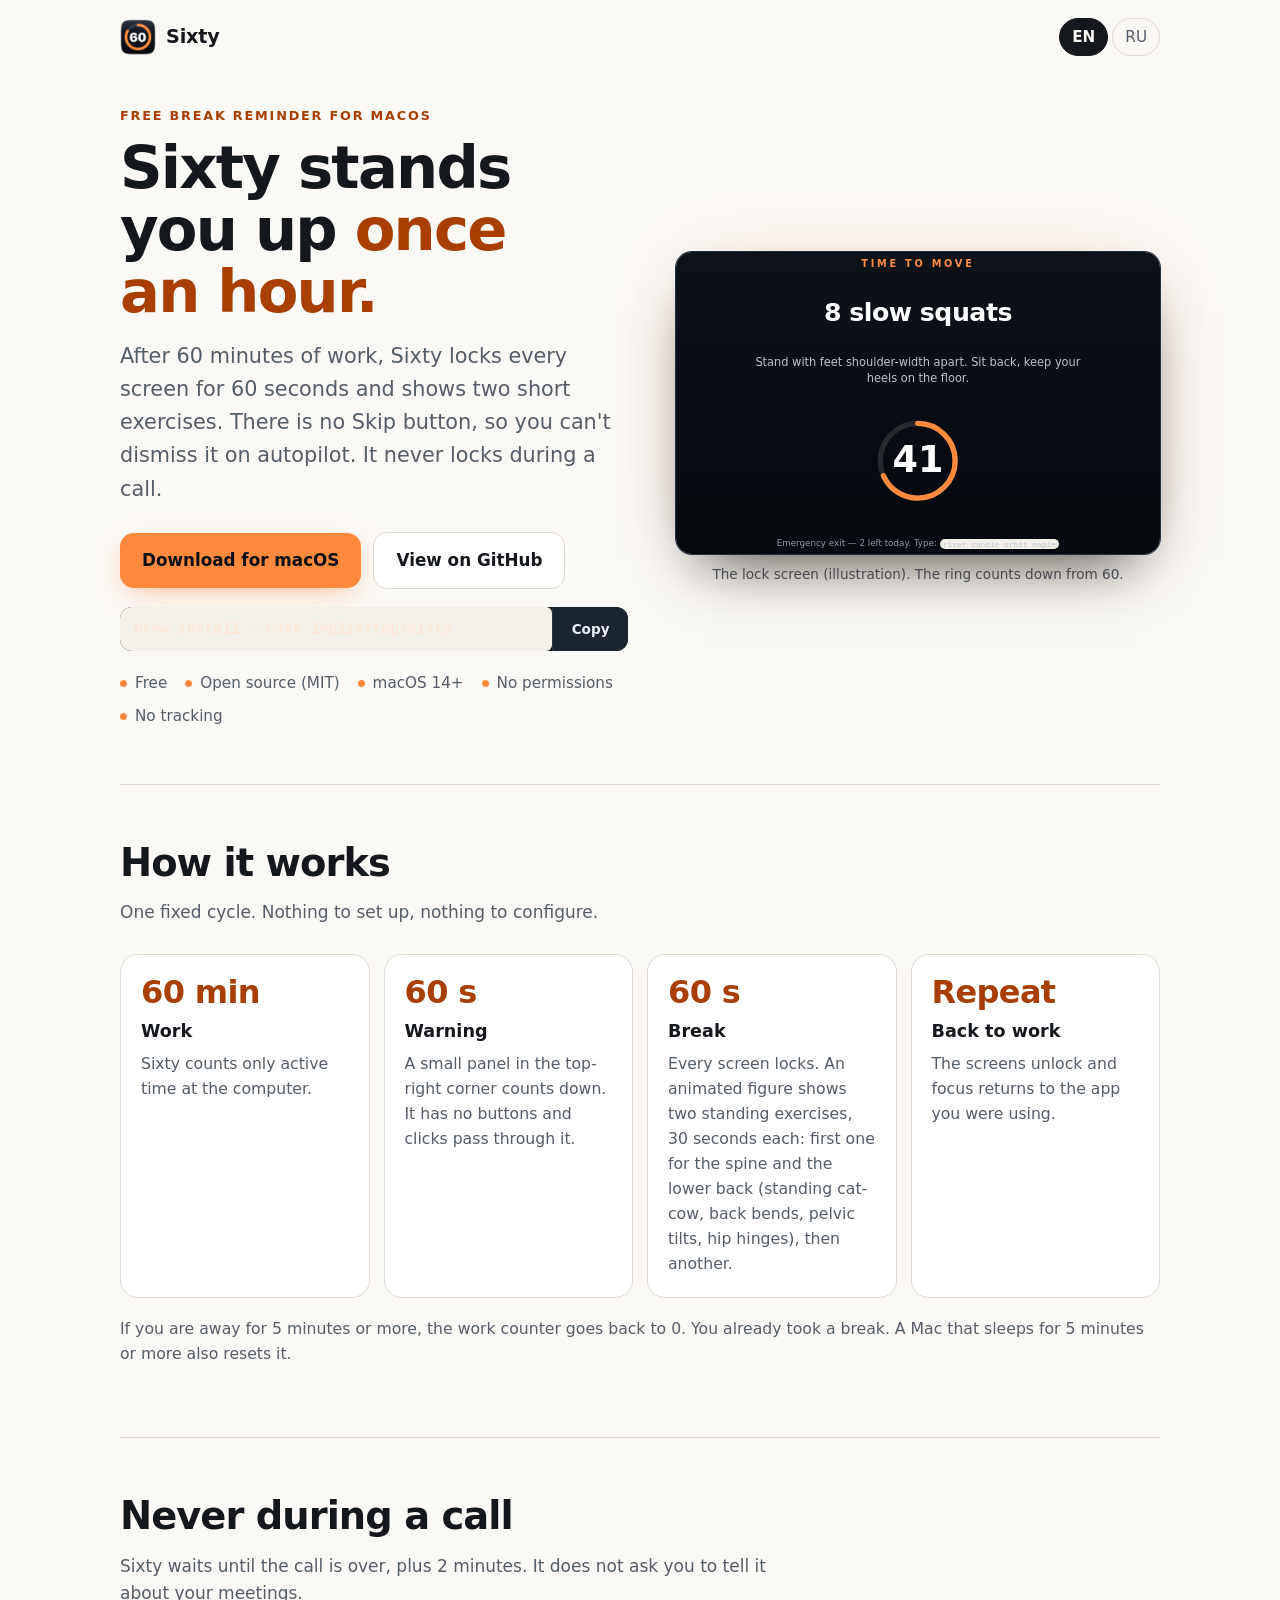
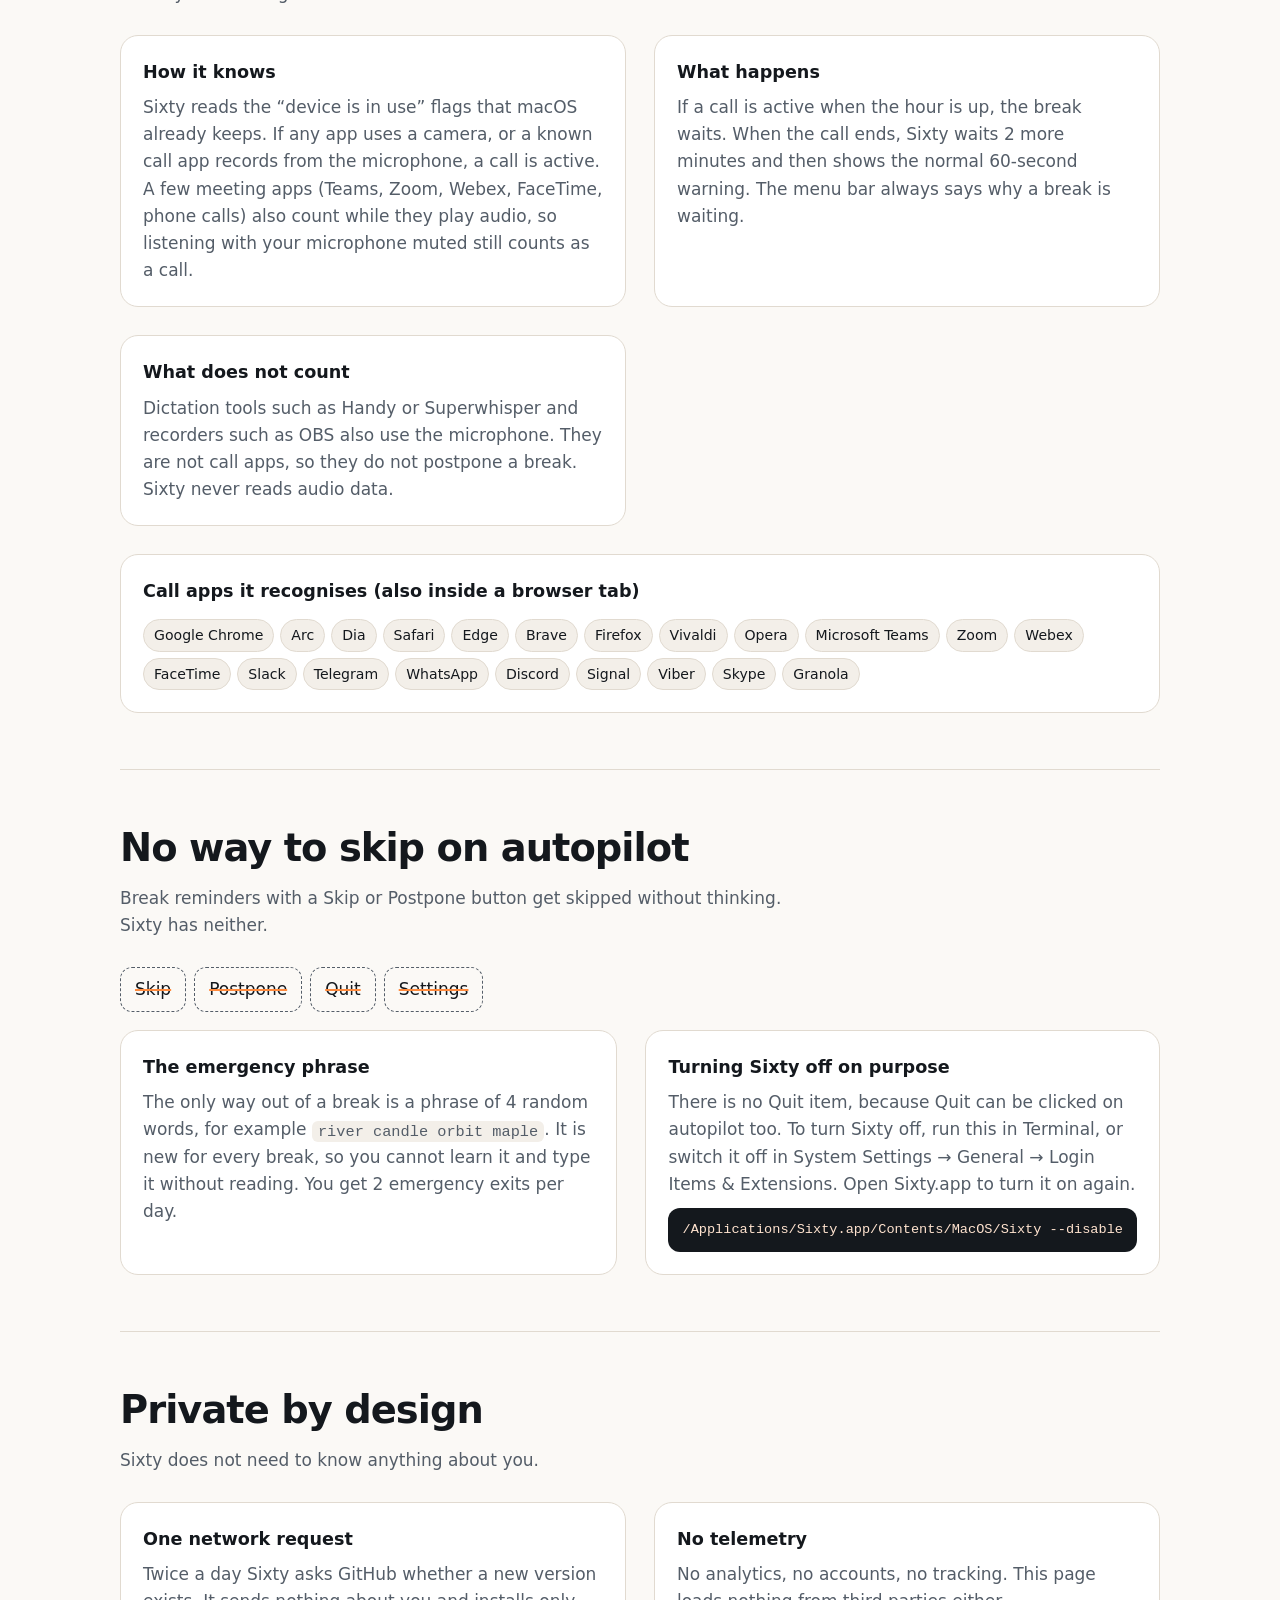
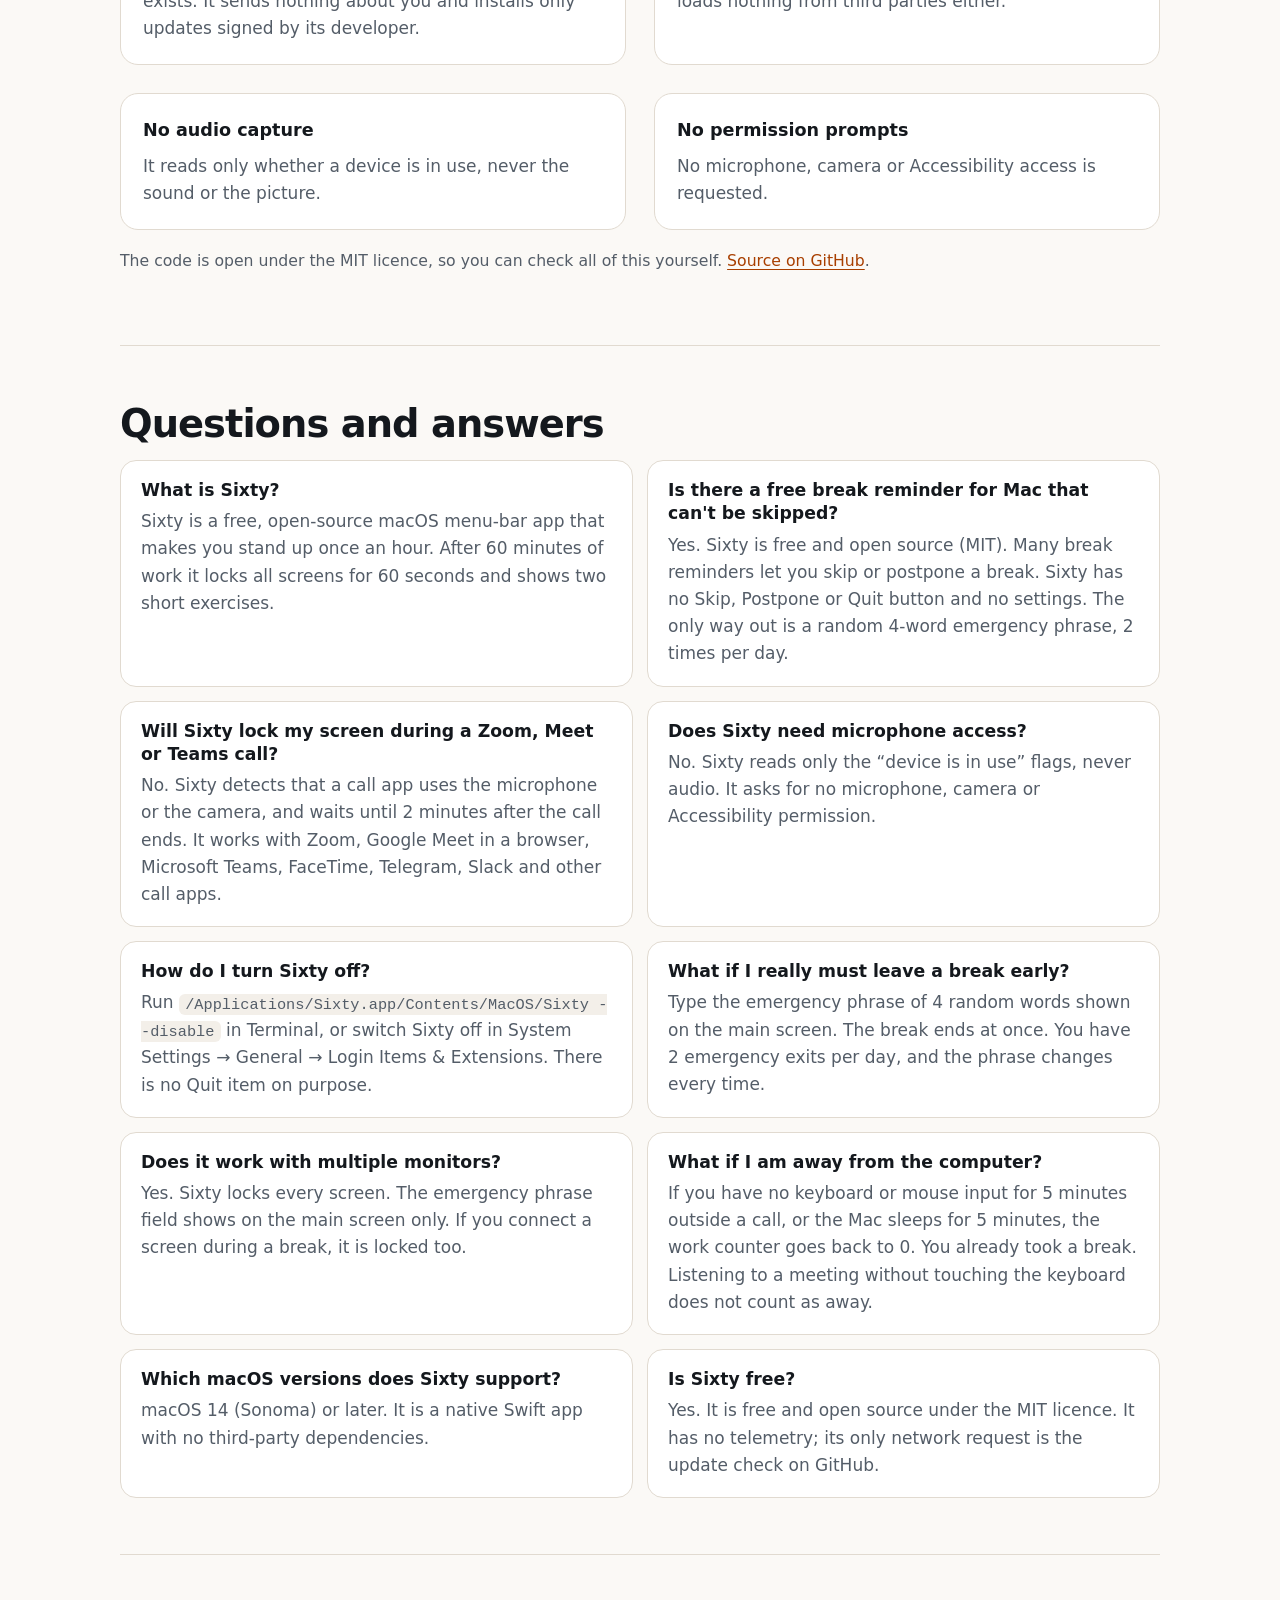
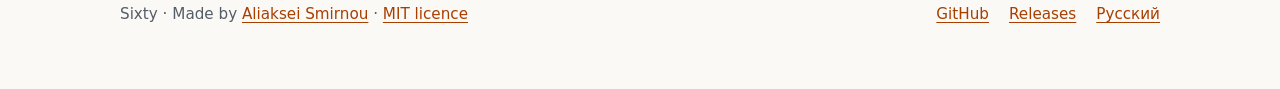
==== site/index.html @ de43f9be "feat: Sixty, an hourly stand-up break for macOS that you cannot skip on autopilot After 60 minutes o" ====
<!doctype html>
<html lang="en">
<head>
<meta charset="utf-8">
<meta name="viewport" content="width=device-width, initial-scale=1">
<title>Sixty — macOS break reminder you can't skip</title>
<meta name="description" content="Sixty is a free macOS stand-up reminder: every hour it locks all screens for 60 seconds with a stretch. No Skip button. Never interrupts a call.">
<link rel="canonical" href="https://leplik.github.io/sixty/">
<link rel="alternate" hreflang="en" href="https://leplik.github.io/sixty/">
<link rel="alternate" hreflang="ru" href="https://leplik.github.io/sixty/ru/">
<link rel="alternate" hreflang="x-default" href="https://leplik.github.io/sixty/">
<meta name="theme-color" content="#0B1016">
<meta name="color-scheme" content="dark light">
<link rel="icon" href="assets/favicon.svg" type="image/svg+xml">
<link rel="icon" href="assets/favicon-32.png" sizes="32x32" type="image/png">
<link rel="apple-touch-icon" href="assets/apple-touch-icon.png">
<meta property="og:type" content="website">
<meta property="og:site_name" content="Sixty">
<meta property="og:title" content="Sixty — macOS break reminder you can&#x27;t skip">
<meta property="og:description" content="Sixty is a free macOS stand-up reminder: every hour it locks all screens for 60 seconds with a stretch. No Skip button. Never interrupts a call.">
<meta property="og:url" content="https://leplik.github.io/sixty/">
<meta property="og:image" content="https://leplik.github.io/sixty/assets/og-image.png">
<meta property="og:image:width" content="1200">
<meta property="og:image:height" content="630">
<meta property="og:image:alt" content="Sixty app icon: an orange countdown ring around the number 60">
<meta property="og:locale" content="en_US">
<meta property="og:locale:alternate" content="ru_RU">
<meta name="twitter:card" content="summary_large_image">
<meta name="twitter:title" content="Sixty — macOS break reminder you can&#x27;t skip">
<meta name="twitter:description" content="Sixty is a free macOS stand-up reminder: every hour it locks all screens for 60 seconds with a stretch. No Skip button. Never interrupts a call.">
<meta name="twitter:image" content="https://leplik.github.io/sixty/assets/og-image.png">
<link rel="stylesheet" href="assets/style.css">
<script type="application/ld+json">
{
  "@context": "https://schema.org",
  "@type": "SoftwareApplication",
  "name": "Sixty",
  "operatingSystem": "macOS 14 or later",
  "applicationCategory": "HealthApplication",
  "description": "Free open-source macOS menu-bar app that makes you stand up once an hour: after 60 minutes of work it locks all screens for 60 seconds with two short exercises. No Skip button, never locks during a call.",
  "url": "https://leplik.github.io/sixty/",
  "image": "https://leplik.github.io/sixty/assets/icon-512.png",
  "inLanguage": "en",
  "downloadUrl": "https://github.com/leplik/sixty/releases/latest",
  "softwareVersion": "0.1.0",
  "license": "https://github.com/leplik/sixty/blob/main/LICENSE",
  "isAccessibleForFree": true,
  "offers": {
    "@type": "Offer",
    "price": "0",
    "priceCurrency": "EUR"
  },
  "author": {
    "@type": "Person",
    "name": "Aliaksei Smirnou",
    "url": "https://github.com/leplik"
  }
}
</script>
<script type="application/ld+json">
{
  "@context": "https://schema.org",
  "@type": "FAQPage",
  "inLanguage": "en",
  "mainEntity": [
    {
      "@type": "Question",
      "name": "What is Sixty?",
      "acceptedAnswer": {
        "@type": "Answer",
        "text": "Sixty is a free, open-source macOS menu-bar app that makes you stand up once an hour. After 60 minutes of work it locks all screens for 60 seconds and shows two short exercises."
      }
    },
    {
      "@type": "Question",
      "name": "Is there a free break reminder for Mac that can't be skipped?",
      "acceptedAnswer": {
        "@type": "Answer",
        "text": "Yes. Sixty is free and open source (MIT). Many break reminders let you skip or postpone a break. Sixty has no Skip, Postpone or Quit button and no settings. The only way out is a random 4-word emergency phrase, 2 times per day."
      }
    },
    {
      "@type": "Question",
      "name": "Will Sixty lock my screen during a Zoom, Meet or Teams call?",
      "acceptedAnswer": {
        "@type": "Answer",
        "text": "No. Sixty detects that a call app uses the microphone or the camera, and waits until 2 minutes after the call ends. It works with Zoom, Google Meet in a browser, Microsoft Teams, FaceTime, Telegram, Slack and other call apps."
      }
    },
    {
      "@type": "Question",
      "name": "Does Sixty need microphone access?",
      "acceptedAnswer": {
        "@type": "Answer",
        "text": "No. Sixty reads only the “device is in use” flags, never audio. It asks for no microphone, camera or Accessibility permission."
      }
    },
    {
      "@type": "Question",
      "name": "How do I turn Sixty off?",
      "acceptedAnswer": {
        "@type": "Answer",
        "text": "Run /Applications/Sixty.app/Contents/MacOS/Sixty --disable in Terminal, or switch Sixty off in System Settings → General → Login Items & Extensions. There is no Quit item on purpose."
      }
    },
    {
      "@type": "Question",
      "name": "What if I really must leave a break early?",
      "acceptedAnswer": {
        "@type": "Answer",
        "text": "Type the emergency phrase of 4 random words shown on the main screen. The break ends at once. You have 2 emergency exits per day, and the phrase changes every time."
      }
    },
    {
      "@type": "Question",
      "name": "Does it work with multiple monitors?",
      "acceptedAnswer": {
        "@type": "Answer",
        "text": "Yes. Sixty locks every screen. The emergency phrase field shows on the main screen only. If you connect a screen during a break, it is locked too."
      }
    },
    {
      "@type": "Question",
      "name": "What if I am away from the computer?",
      "acceptedAnswer": {
        "@type": "Answer",
        "text": "If you have no keyboard or mouse input for 5 minutes outside a call, or the Mac sleeps for 5 minutes, the work counter goes back to 0. You already took a break. Listening to a meeting without touching the keyboard does not count as away."
      }
    },
    {
      "@type": "Question",
      "name": "Which macOS versions does Sixty support?",
      "acceptedAnswer": {
        "@type": "Answer",
        "text": "macOS 14 (Sonoma) or later. It is a native Swift app with no third-party dependencies."
      }
    },
    {
      "@type": "Question",
      "name": "Is Sixty free?",
      "acceptedAnswer": {
        "@type": "Answer",
        "text": "Yes. It is free and open source under the MIT licence. It has no telemetry; its only network request is the update check on GitHub."
      }
    }
  ]
}
</script>
</head>
<body>
<a class="skip" href="#main">Skip to content</a>
<div class="wrap">
<header class="top">
  <a class="brand" href="./" aria-label="Sixty"><img src="assets/apple-touch-icon.png" width="36" height="36" alt="">Sixty</a>
  <nav class="lang" aria-label="Language"><span aria-current="true" lang="en">EN</span><a href="ru/" hreflang="ru" lang="ru">RU</a></nav>
</header>
<main id="main">
<div class="hero">
  <div>
    <p class="eyebrow">Free break reminder for macOS</p>
    <h1>Sixty stands you up <em>once an hour.</em></h1>
    <p class="lead">After 60 minutes of work, Sixty locks every screen for 60 seconds and shows two short exercises. There is no Skip button, so you can't dismiss it on autopilot. It never locks during a call.</p>
    <div class="cta">
      <a class="btn primary" href="https://github.com/leplik/sixty/releases/latest">Download for macOS</a>
      <a class="btn ghost" href="https://github.com/leplik/sixty">View on GitHub</a>
    </div>
    <div class="brew"><code>brew install --cask leplik/tap/sixty</code><button type="button" hidden data-copy="brew install --cask leplik/tap/sixty" data-done="Copied">Copy</button></div>
    <ul class="facts"><li>Free</li><li>Open source (MIT)</li><li>macOS 14+</li><li>No permissions</li><li>No tracking</li></ul>
  </div>
  <figure class="mock">
    <div class="lock" role="img" aria-label="Illustration of the Sixty lock screen: &quot;Time to move&quot;, the exercise &quot;8 slow squats&quot;, a countdown ring at 42 seconds and a dim emergency exit line.">
      <div class="kicker" aria-hidden="true">Time to move</div>
      <div class="ex" aria-hidden="true">8 slow squats</div>
      <div class="how" aria-hidden="true">Stand with feet shoulder-width apart. Sit back, keep your heels on the floor.</div>
      <div class="ring" aria-hidden="true"><svg viewBox="0 0 160 160"><circle class="tr" cx="80" cy="80" r="70"/><circle class="fg" cx="80" cy="80" r="70"/></svg><b data-ring-num>42</b></div>
      <div class="emerg" aria-hidden="true">Emergency exit — 2 left today. Type: <code>river candle orbit maple</code></div>
    </div>
    <figcaption>The lock screen (illustration). The ring counts down from 60.</figcaption>
  </figure>
</div>

<section id="how" aria-labelledby="how-h">
  <h2 id="how-h">How it works</h2>
  <p class="sub">One fixed cycle. Nothing to set up, nothing to configure.</p>
  <ol class="steps"><li><span class="big">60 min</span><h3>Work</h3><p>Sixty counts only active time at the computer.</p></li><li><span class="big">60 s</span><h3>Warning</h3><p>A small panel in the top-right corner counts down. It has no buttons and clicks pass through it.</p></li><li><span class="big">60 s</span><h3>Break</h3><p>Every screen locks. An animated figure shows two standing exercises, 30 seconds each: first one for the spine and the lower back (standing cat-cow, back bends, pelvic tilts, hip hinges), then another.</p></li><li><span class="big">Repeat</span><h3>Back to work</h3><p>The screens unlock and focus returns to the app you were using.</p></li></ol>
  <p class="note">If you are away for 5 minutes or more, the work counter goes back to 0. You already took a break. A Mac that sleeps for 5 minutes or more also resets it.</p>
</section>

<section id="calls" aria-labelledby="calls-h">
  <h2 id="calls-h">Never during a call</h2>
  <p class="sub">Sixty waits until the call is over, plus 2 minutes. It does not ask you to tell it about your meetings.</p>
  <div class="two"><div class="card"><h3>How it knows</h3><p>Sixty reads the “device is in use” flags that macOS already keeps. If any app uses a camera, or a known call app records from the microphone, a call is active. A few meeting apps (Teams, Zoom, Webex, FaceTime, phone calls) also count while they play audio, so listening with your microphone muted still counts as a call.</p></div><div class="card"><h3>What happens</h3><p>If a call is active when the hour is up, the break waits. When the call ends, Sixty waits 2 more minutes and then shows the normal 60-second warning. The menu bar always says why a break is waiting.</p></div><div class="card"><h3>What does not count</h3><p>Dictation tools such as Handy or Superwhisper and recorders such as OBS also use the microphone. They are not call apps, so they do not postpone a break. Sixty never reads audio data.</p></div></div>
  <div class="card" style="margin-top:28px"><h3>Call apps it recognises (also inside a browser tab)</h3><ul class="chips"><li>Google Chrome</li><li>Arc</li><li>Dia</li><li>Safari</li><li>Edge</li><li>Brave</li><li>Firefox</li><li>Vivaldi</li><li>Opera</li><li>Microsoft Teams</li><li>Zoom</li><li>Webex</li><li>FaceTime</li><li>Slack</li><li>Telegram</li><li>WhatsApp</li><li>Discord</li><li>Signal</li><li>Viber</li><li>Skype</li><li>Granola</li></ul></div>
</section>

<section id="no-skip" aria-labelledby="skip-h">
  <h2 id="skip-h">No way to skip on autopilot</h2>
  <p class="sub">Break reminders with a Skip or Postpone button get skipped without thinking. Sixty has neither.</p>
  <ul class="nos"><li>Skip</li><li>Postpone</li><li>Quit</li><li>Settings</li></ul>
  <div class="two"><div class="card"><h3>The emergency phrase</h3><p>The only way out of a break is a phrase of 4 random words, for example <code>river candle orbit maple</code>. It is new for every break, so you cannot learn it and type it without reading. You get 2 emergency exits per day.</p></div><div class="card"><h3>Turning Sixty off on purpose</h3><p>There is no Quit item, because Quit can be clicked on autopilot too. To turn Sixty off, run this in Terminal, or switch it off in System Settings → General → Login Items &amp; Extensions. Open Sixty.app to turn it on again.</p><pre class=cmd>/Applications/Sixty.app/Contents/MacOS/Sixty --disable</pre></div></div>
</section>

<section id="privacy" aria-labelledby="priv-h">
  <h2 id="priv-h">Private by design</h2>
  <p class="sub">Sixty does not need to know anything about you.</p>
  <div class="two"><div class="card"><h3>One network request</h3><p>Twice a day Sixty asks GitHub whether a new version exists. It sends nothing about you and installs only updates signed by its developer.</p></div><div class="card"><h3>No telemetry</h3><p>No analytics, no accounts, no tracking. This page loads nothing from third parties either.</p></div><div class="card"><h3>No audio capture</h3><p>It reads only whether a device is in use, never the sound or the picture.</p></div><div class="card"><h3>No permission prompts</h3><p>No microphone, camera or Accessibility access is requested.</p></div></div>
  <p class="note">The code is open under the MIT licence, so you can check all of this yourself. <a href="https://github.com/leplik/sixty">Source on GitHub</a>.</p>
</section>

<section id="faq" aria-labelledby="faq-h">
  <h2 id="faq-h">Questions and answers</h2>
  <div class="faq"><div><h3>What is Sixty?</h3><p>Sixty is a free, open-source macOS menu-bar app that makes you stand up once an hour. After 60 minutes of work it locks all screens for 60 seconds and shows two short exercises.</p></div><div><h3>Is there a free break reminder for Mac that can't be skipped?</h3><p>Yes. Sixty is free and open source (MIT). Many break reminders let you skip or postpone a break. Sixty has no Skip, Postpone or Quit button and no settings. The only way out is a random 4-word emergency phrase, 2 times per day.</p></div><div><h3>Will Sixty lock my screen during a Zoom, Meet or Teams call?</h3><p>No. Sixty detects that a call app uses the microphone or the camera, and waits until 2 minutes after the call ends. It works with Zoom, Google Meet in a browser, Microsoft Teams, FaceTime, Telegram, Slack and other call apps.</p></div><div><h3>Does Sixty need microphone access?</h3><p>No. Sixty reads only the “device is in use” flags, never audio. It asks for no microphone, camera or Accessibility permission.</p></div><div><h3>How do I turn Sixty off?</h3><p>Run <code>/Applications/Sixty.app/Contents/MacOS/Sixty --disable</code> in Terminal, or switch Sixty off in System Settings → General → Login Items &amp; Extensions. There is no Quit item on purpose.</p></div><div><h3>What if I really must leave a break early?</h3><p>Type the emergency phrase of 4 random words shown on the main screen. The break ends at once. You have 2 emergency exits per day, and the phrase changes every time.</p></div><div><h3>Does it work with multiple monitors?</h3><p>Yes. Sixty locks every screen. The emergency phrase field shows on the main screen only. If you connect a screen during a break, it is locked too.</p></div><div><h3>What if I am away from the computer?</h3><p>If you have no keyboard or mouse input for 5 minutes outside a call, or the Mac sleeps for 5 minutes, the work counter goes back to 0. You already took a break. Listening to a meeting without touching the keyboard does not count as away.</p></div><div><h3>Which macOS versions does Sixty support?</h3><p>macOS 14 (Sonoma) or later. It is a native Swift app with no third-party dependencies.</p></div><div><h3>Is Sixty free?</h3><p>Yes. It is free and open source under the MIT licence. It has no telemetry; its only network request is the update check on GitHub.</p></div></div>
</section>
</main>
<footer>
  <div class="row">
    <p>Sixty &middot; Made by <a href="https://github.com/leplik">Aliaksei Smirnou</a> &middot; <a href="https://github.com/leplik/sixty/blob/main/LICENSE">MIT licence</a></p>
    <ul>
      <li><a href="https://github.com/leplik/sixty">GitHub</a></li>
      <li><a href="https://github.com/leplik/sixty/releases/latest">Releases</a></li>
      <li><a href="ru/" hreflang="ru" lang="ru">Русский</a></li>
    </ul>
  </div>
</footer>
</div>
<script src="assets/site.js" defer></script>
</body>
</html>
---- site/assets/style.css ----
:root{
  color-scheme:dark light;
  --bg:#0B1016; --bg2:#111821; --card:#121A24; --line:#223040;
  --text:#EAEFF4; --muted:#A5B1BE; --accent:#FF8A3D; --accent-text:#FF8A3D; --on-accent:#0B1016;
  --code:#0A0E13; --code-text:#F3D9C4;
  --font:-apple-system,BlinkMacSystemFont,"SF Pro Display","Inter",system-ui,sans-serif;
  --mono:ui-monospace,"SF Mono",Menlo,Consolas,monospace;
}
@media (prefers-color-scheme:light){
  :root{
    --bg:#FBF9F6; --bg2:#F3EFE9; --card:#FFFFFF; --line:#E1DAD0;
    --text:#14181D; --muted:#545D68; --accent-text:#A83F00;
    --code:#14181D; --code-text:#FFE3CF;
  }
}
*{box-sizing:border-box}
html{-webkit-text-size-adjust:100%}
body{margin:0;background:var(--bg);color:var(--text);font:400 1.0625rem/1.6 var(--font);-webkit-font-smoothing:antialiased}
a{color:var(--accent-text);text-underline-offset:.18em}
a:hover{text-decoration-thickness:2px}
:focus-visible{outline:3px solid var(--accent);outline-offset:3px;border-radius:6px}
.wrap{max-width:1080px;margin:0 auto;padding:0 20px}
.skip{position:absolute;left:-999px;top:8px;background:var(--accent);color:var(--on-accent);padding:8px 14px;border-radius:8px;z-index:9}
.skip:focus{left:8px}
header.top{display:flex;align-items:center;justify-content:space-between;gap:12px;padding:18px 0}
.brand{display:flex;align-items:center;gap:10px;color:var(--text);text-decoration:none;font-weight:700;font-size:1.2rem;letter-spacing:-.01em}
.brand img{border-radius:9px}
.lang{display:flex;gap:4px;font-size:.95rem}
.lang a,.lang span{padding:6px 12px;border-radius:999px;text-decoration:none;border:1px solid var(--line);color:var(--muted)}
.lang span{background:var(--text);color:var(--bg);border-color:var(--text);font-weight:600}
.lang a:hover{color:var(--text);border-color:var(--muted)}

.hero{display:grid;grid-template-columns:minmax(0,1fr);gap:32px;padding:20px 0 56px;align-items:center}
.eyebrow{font:600 .8rem/1 var(--font);letter-spacing:.14em;text-transform:uppercase;color:var(--accent-text);margin:0 0 14px}
h1{font-size:clamp(2.1rem,6.2vw,3.7rem);line-height:1.05;letter-spacing:-.03em;margin:0 0 16px;font-weight:800;text-wrap:balance}
h1 em{font-style:normal;color:var(--accent-text)}
.lead{font-size:clamp(1.1rem,2.4vw,1.3rem);color:var(--muted);margin:0 0 26px;max-width:34em}
.cta{display:flex;flex-wrap:wrap;gap:12px;align-items:center;margin-bottom:18px}
.btn{display:inline-flex;align-items:center;gap:8px;padding:14px 22px;border-radius:14px;font-weight:700;text-decoration:none;font-size:1.05rem;min-height:48px}
.btn.primary{background:var(--accent);color:var(--on-accent);box-shadow:0 8px 28px -10px rgba(255,138,61,.7)}
.btn.primary:hover{filter:brightness(1.07)}
.btn.ghost{border:1px solid var(--line);color:var(--text);background:var(--card)}
.btn.ghost:hover{border-color:var(--muted)}
.brew{display:flex;align-items:stretch;max-width:100%;border-radius:12px;overflow:hidden;background:var(--code);margin:0 0 14px}
.brew code{flex:1 1 auto;font:500 .92rem/1.4 var(--mono);color:var(--code-text);padding:12px 14px;overflow-x:auto;white-space:nowrap;display:block;min-width:0}
.brew button{flex:none;white-space:nowrap;font:600 .85rem var(--font);border:0;border-left:1px solid #2a3542;background:#1b2530;color:#EAEFF4;padding:0 16px;cursor:pointer;min-width:76px}
.brew button:hover{background:#26323f}
.facts{list-style:none;padding:0;margin:20px 0 0;display:flex;flex-wrap:wrap;gap:8px 18px;color:var(--muted);font-size:.95rem}
.facts li::before{content:"";display:inline-block;width:7px;height:7px;border-radius:50%;background:var(--accent);margin-right:8px;vertical-align:middle}

/* lock screen mock, always dark */
.mock{margin:0}
.lock{container-type:inline-size;position:relative;aspect-ratio:16/10;border-radius:16px;overflow:hidden;background:linear-gradient(#0D1219,#05080D);
  box-shadow:0 0 0 1px #223040,0 30px 60px -24px rgba(0,0,0,.7),0 0 80px -30px rgba(255,138,61,.35);color:#fff;text-align:center;
  display:flex;flex-direction:column;align-items:center;justify-content:center;gap:2.2cqw;padding:3cqw}
.lock .kicker{font-weight:700;letter-spacing:.28em;font-size:2.4cqw;color:#FF8A3D;text-transform:uppercase}
.lock .ex{font-weight:800;font-size:6.2cqw;letter-spacing:-.02em;line-height:1.1}
.lock .how{font-size:2.8cqw;color:#B9C3CE;max-width:30em;line-height:1.4}
.ring{width:21cqw;height:21cqw;position:relative;margin:.6cqw 0}
.ring svg{width:100%;height:100%;transform:rotate(-90deg)}
.ring circle{fill:none;stroke-width:10}
.ring .tr{stroke:rgba(255,255,255,.12)}
.ring .fg{stroke:#FF8A3D;stroke-linecap:round;stroke-dasharray:439.8;stroke-dashoffset:131.9;transition:stroke-dashoffset 1s linear}
.ring b{position:absolute;inset:0;display:grid;place-items:center;font:800 9cqw/1 var(--font);font-variant-numeric:tabular-nums}
.lock .emerg{font-size:2.15cqw;color:#8F9BA8;margin-top:.6cqw}
.lock .emerg code{font-family:var(--mono);color:#B9C3CE}
.mock figcaption{font-size:.85rem;color:var(--muted);margin-top:10px;text-align:center}

section{padding:56px 0;border-top:1px solid var(--line)}
h2{font-size:clamp(1.6rem,4.4vw,2.4rem);letter-spacing:-.025em;line-height:1.15;margin:0 0 14px;text-wrap:balance}
.sub{color:var(--muted);max-width:40em;margin:0 0 28px}
.steps{list-style:none;margin:0;padding:0;display:grid;gap:14px;counter-reset:s}
.steps li{background:var(--card);border:1px solid var(--line);border-radius:18px;padding:20px}
.steps .big{display:block;font-weight:800;font-size:2rem;letter-spacing:-.02em;color:var(--accent-text);line-height:1.1;margin-bottom:6px}
.steps h3{margin:0 0 6px;font-size:1.1rem}
.steps p{margin:0;color:var(--muted);font-size:.98rem}
.note{margin-top:18px;color:var(--muted);font-size:.98rem}
.two{display:grid;gap:28px}
.card{background:var(--card);border:1px solid var(--line);border-radius:18px;padding:22px}
.card h3{margin:0 0 8px;font-size:1.1rem}
.card p{margin:0 0 10px;color:var(--muted)}
.card p:last-child{margin-bottom:0}
.chips{list-style:none;padding:0;margin:14px 0 0;display:flex;flex-wrap:wrap;gap:6px}
.chips li{font-size:.88rem;padding:4px 10px;border-radius:999px;background:var(--bg2);border:1px solid var(--line);color:var(--text)}
.nos{list-style:none;padding:0;margin:0 0 18px;display:flex;flex-wrap:wrap;gap:8px}
.nos li{padding:8px 14px;border-radius:12px;border:1px dashed var(--muted);color:var(--text);text-decoration:line-through;text-decoration-color:var(--accent);text-decoration-thickness:2px}
code{font-family:var(--mono);font-size:.9em;background:var(--bg2);padding:.1em .4em;border-radius:6px;overflow-wrap:anywhere}
pre.cmd{margin:10px 0 0;background:var(--code);color:var(--code-text);padding:12px 14px;border-radius:12px;overflow-x:auto;font:500 .85rem/1.5 var(--mono)}
.faq{display:grid;gap:14px}
.faq div{background:var(--card);border:1px solid var(--line);border-radius:16px;padding:18px 20px}
.faq h3{margin:0 0 6px;font-size:1.08rem;line-height:1.35}
.faq p{margin:0;color:var(--muted)}
footer{border-top:1px solid var(--line);padding:32px 0 48px;color:var(--muted);font-size:.95rem}
footer .row{display:flex;flex-wrap:wrap;gap:10px 22px;align-items:center;justify-content:space-between}
footer ul{list-style:none;margin:0;padding:0;display:flex;flex-wrap:wrap;gap:8px 20px}

@media (min-width:640px){
  .steps{grid-template-columns:repeat(2,1fr)}
  .faq{grid-template-columns:1fr 1fr}
}
@media (min-width:900px){
  .hero{grid-template-columns:minmax(0,1.05fr) minmax(0,1fr);gap:48px;padding-top:36px}
  .steps{grid-template-columns:repeat(4,1fr)}
  .two{grid-template-columns:1fr 1fr}
}
@media (prefers-reduced-motion:reduce){.ring .fg{transition:none}}
@media (max-width:639px){
  .lock{aspect-ratio:4/3;gap:3cqw}
  .lock .kicker{font-size:max(2.4cqw,10px)}
  .lock .how{font-size:max(2.8cqw,11px)}
  .lock .emerg{font-size:max(2.15cqw,10px)}
  .lock .ex{font-size:max(6.2cqw,20px)}
}
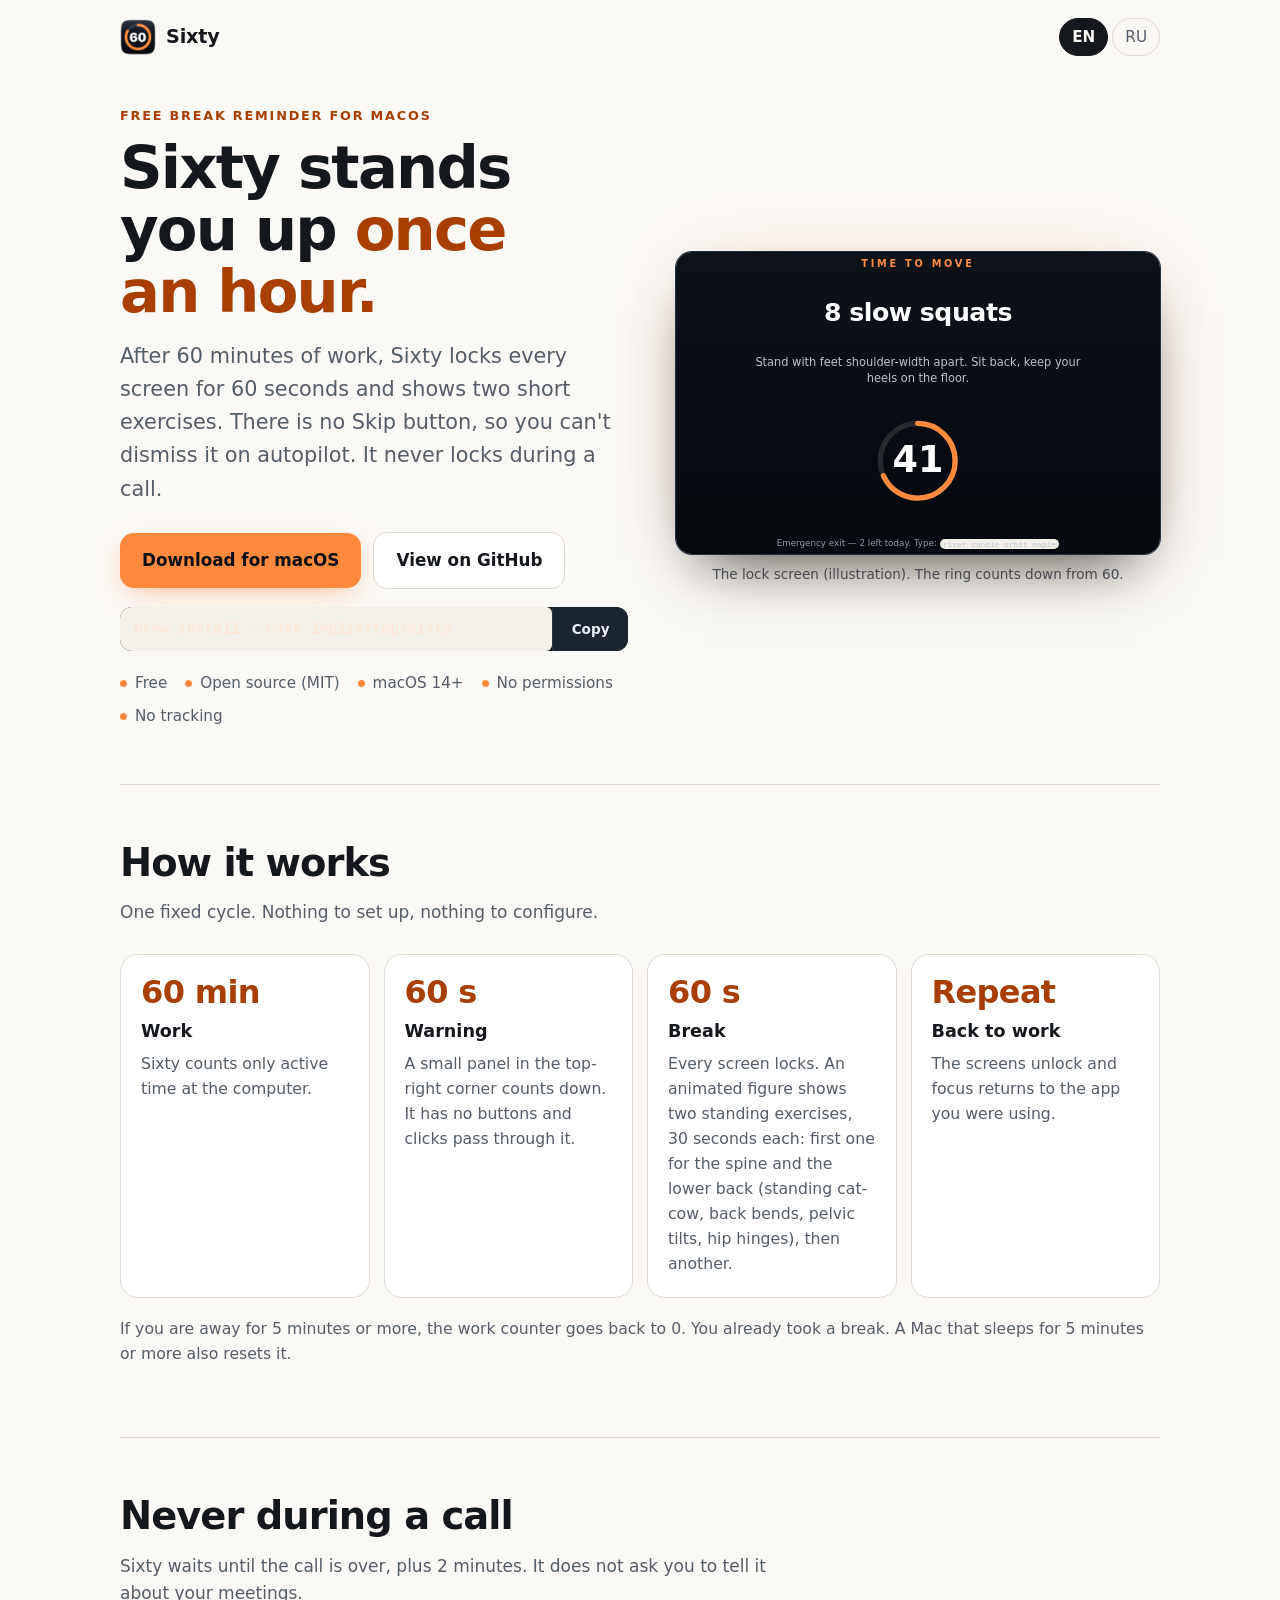
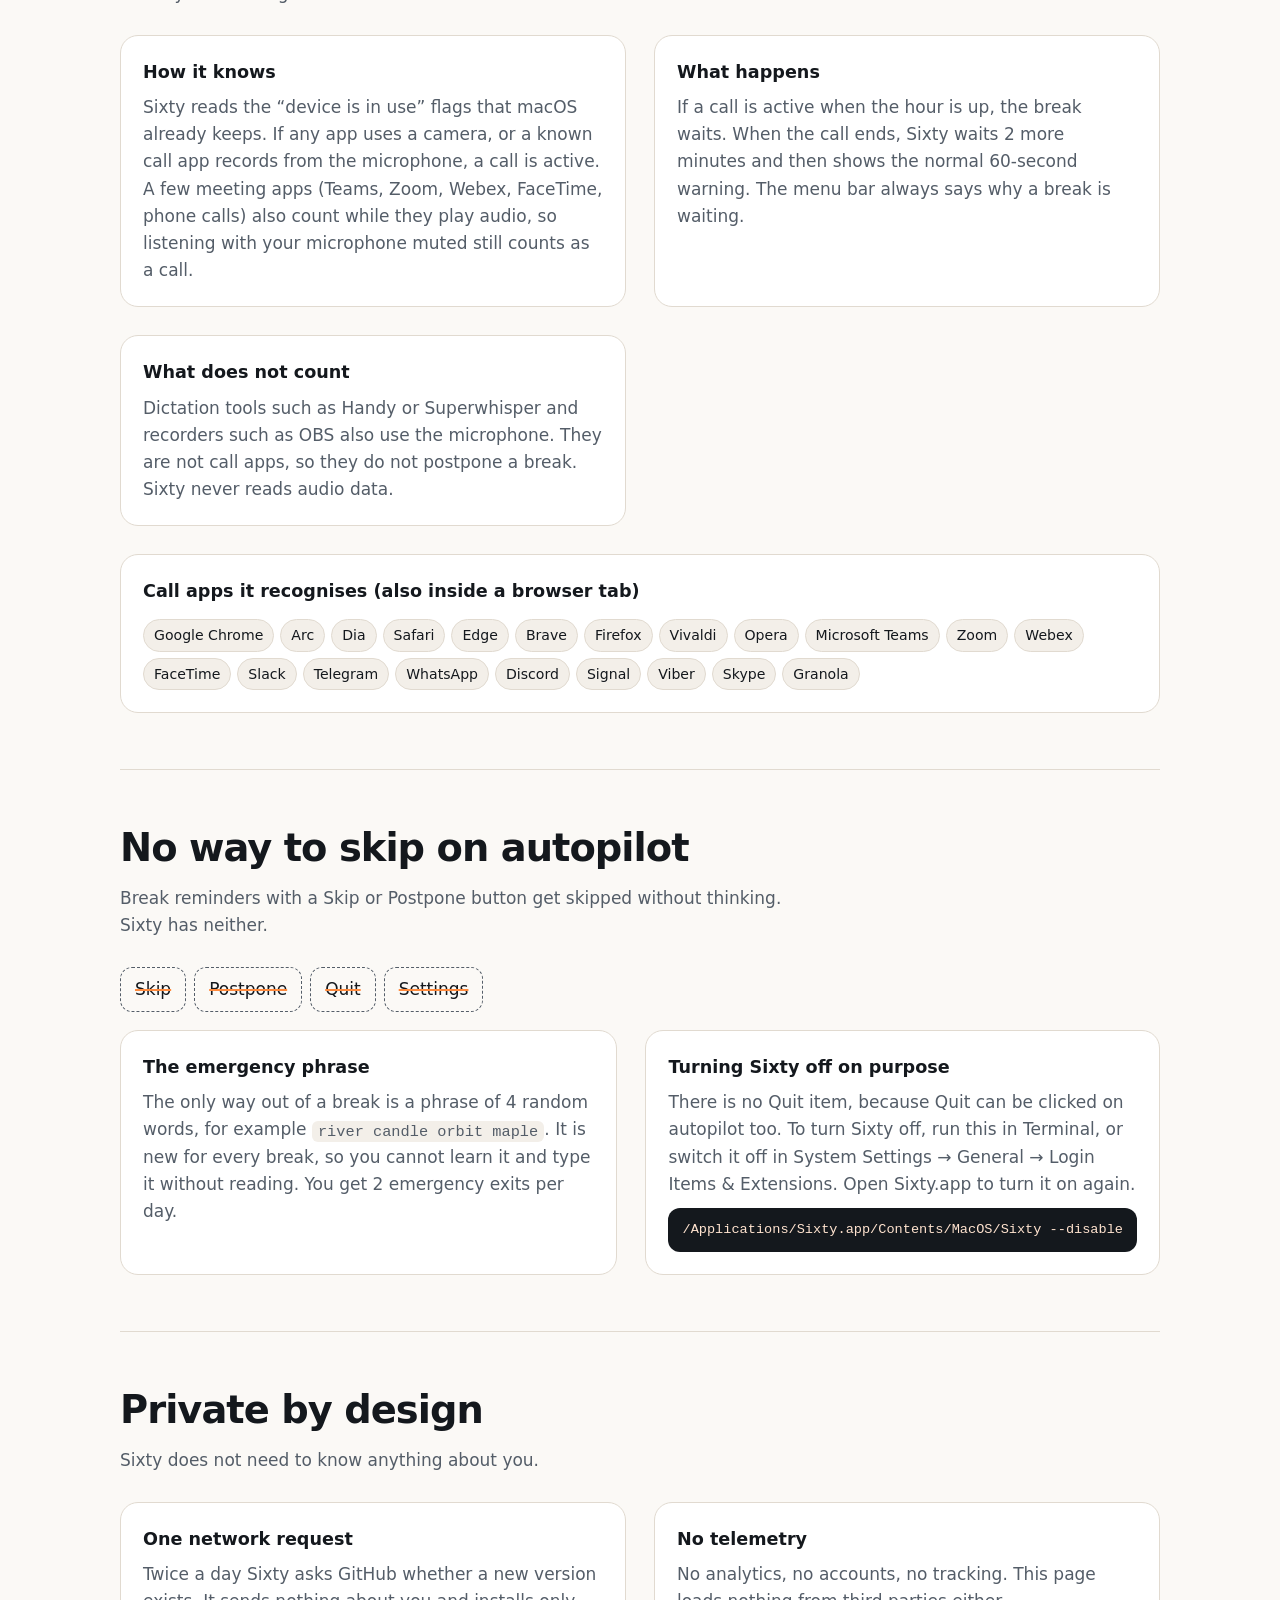
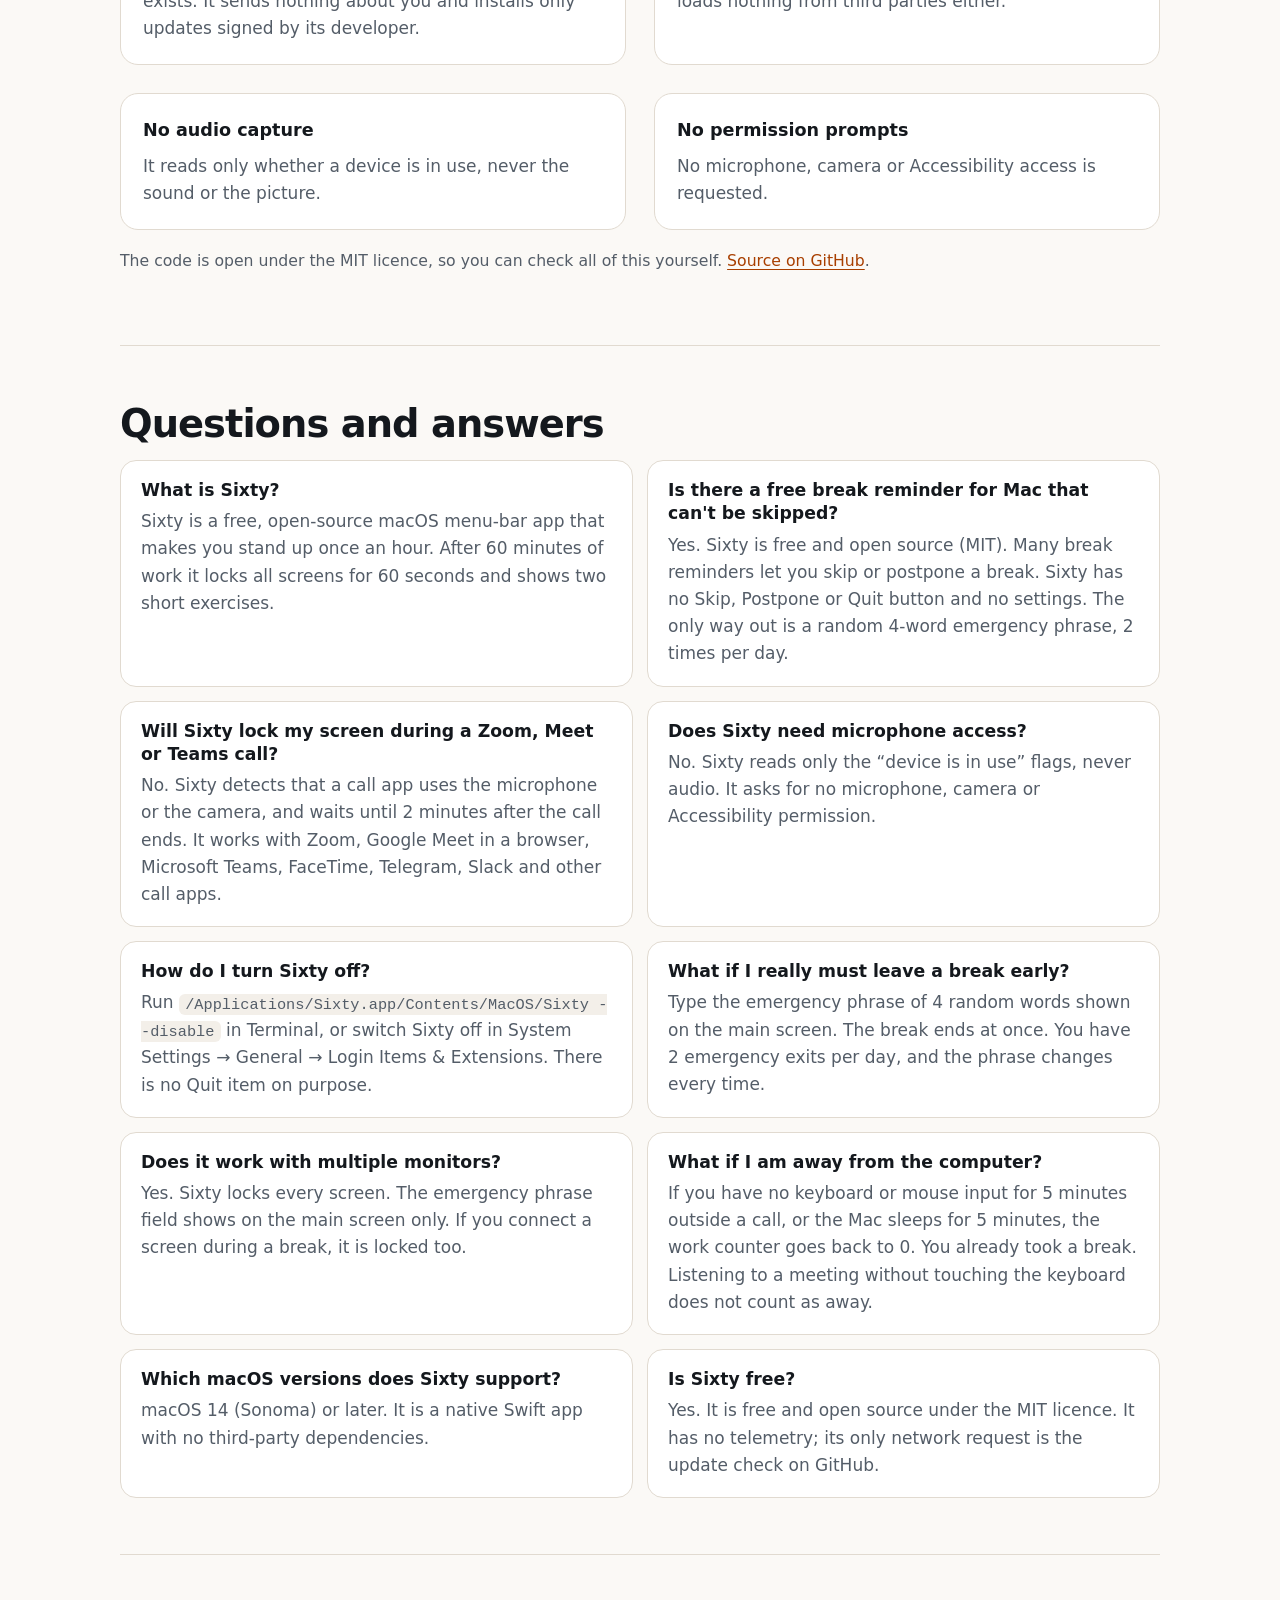
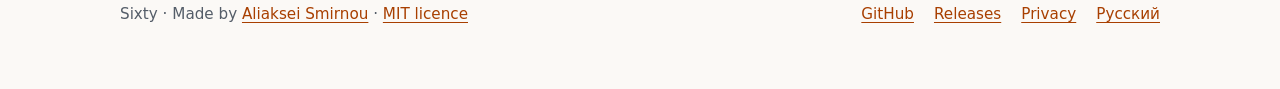
==== commit 4c8afa35: "feat: Take a Break Now, and a Mac App Store edition - Menu item "Take a Break Now" in both editions." ====
--- a/site/index.html
+++ b/site/index.html
@@ -218,6 +218,7 @@
     <ul>
       <li><a href="https://github.com/leplik/sixty">GitHub</a></li>
       <li><a href="https://github.com/leplik/sixty/releases/latest">Releases</a></li>
+      <li><a href="privacy.html">Privacy</a></li>
       <li><a href="ru/" hreflang="ru" lang="ru">Русский</a></li>
     </ul>
   </div>
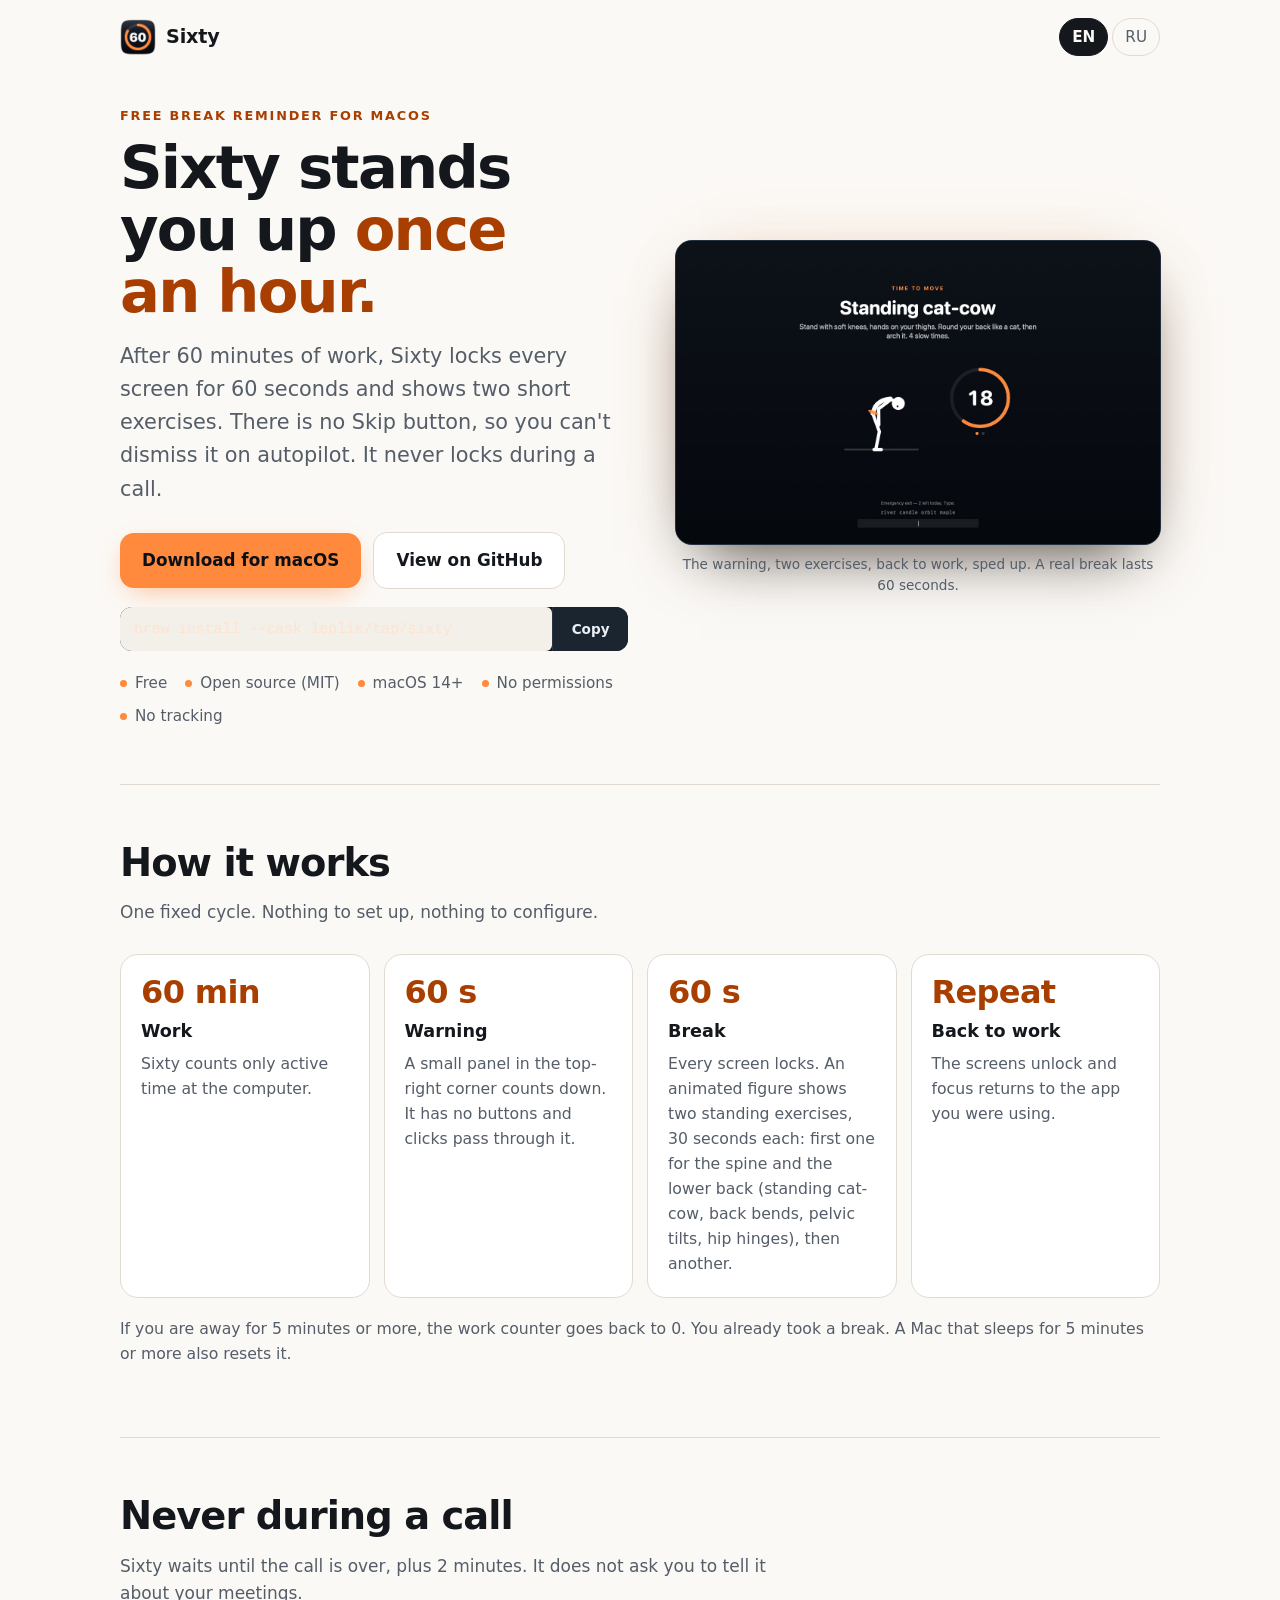
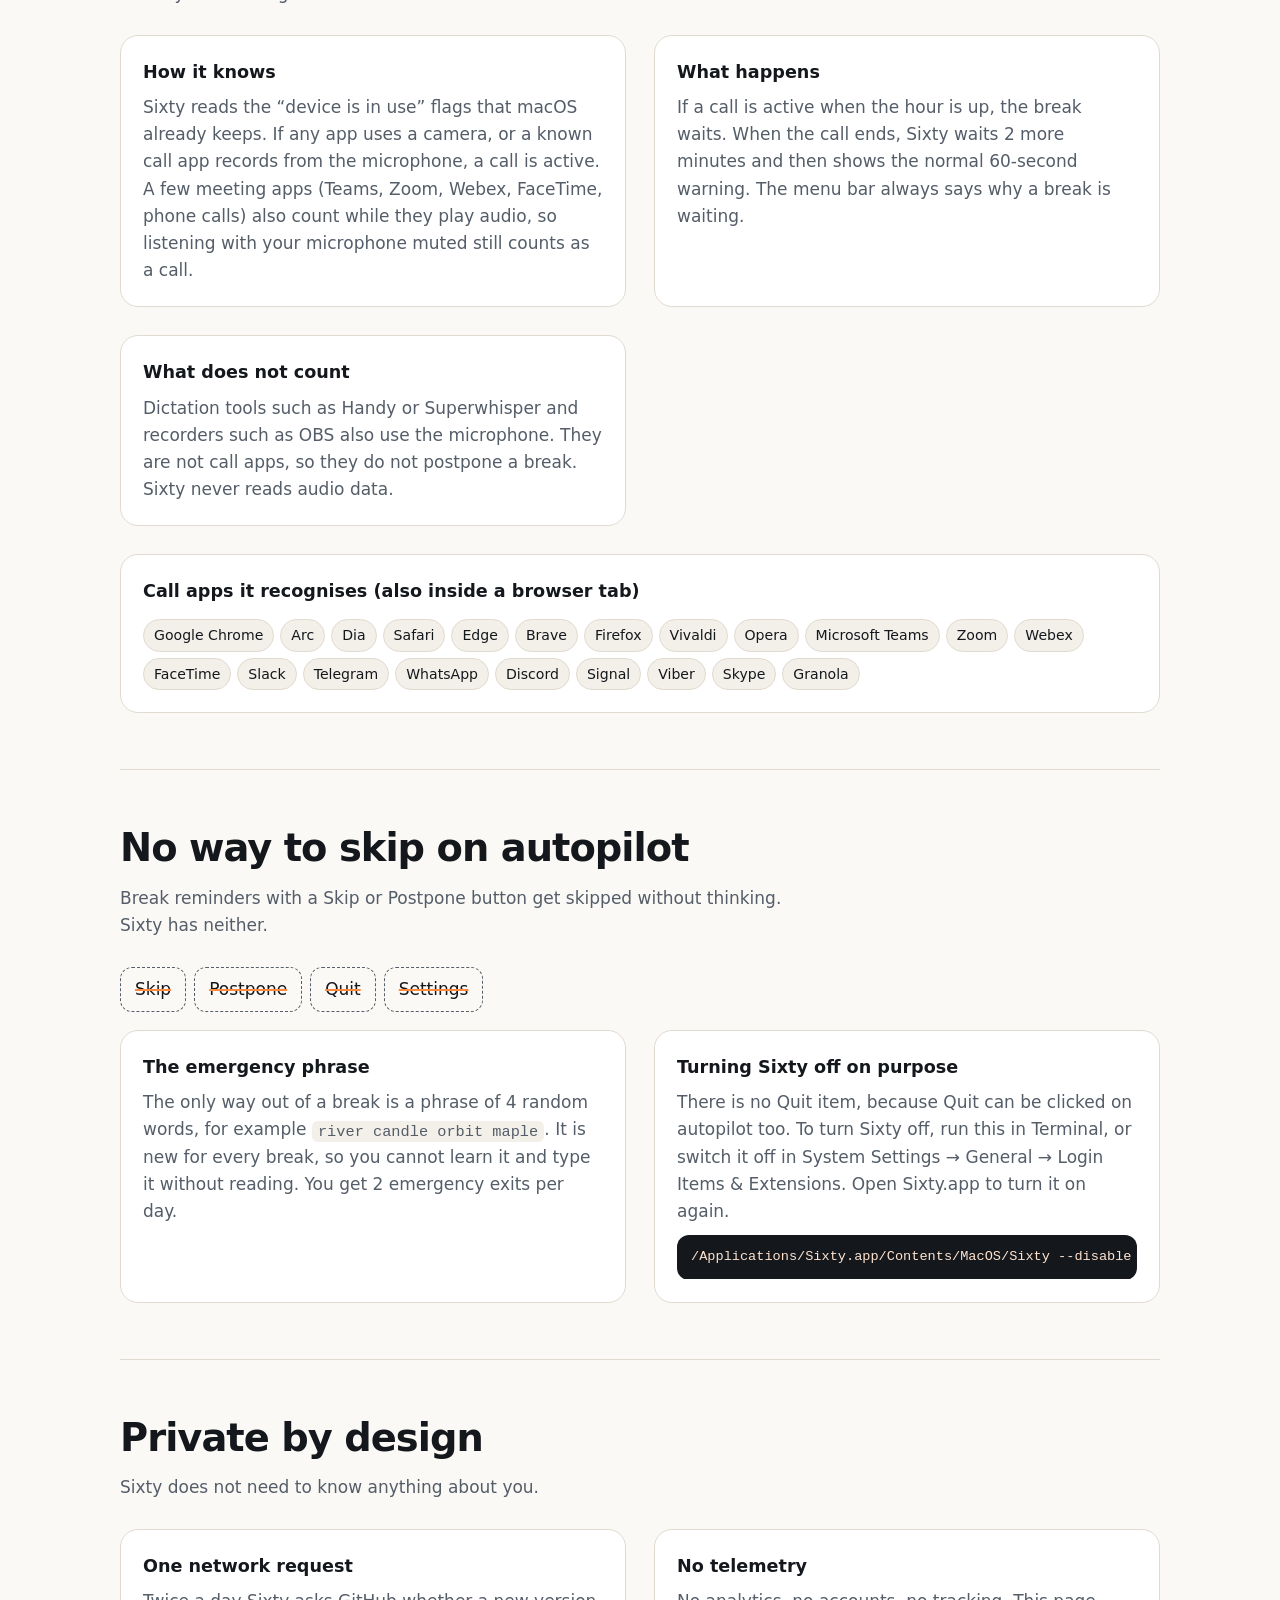
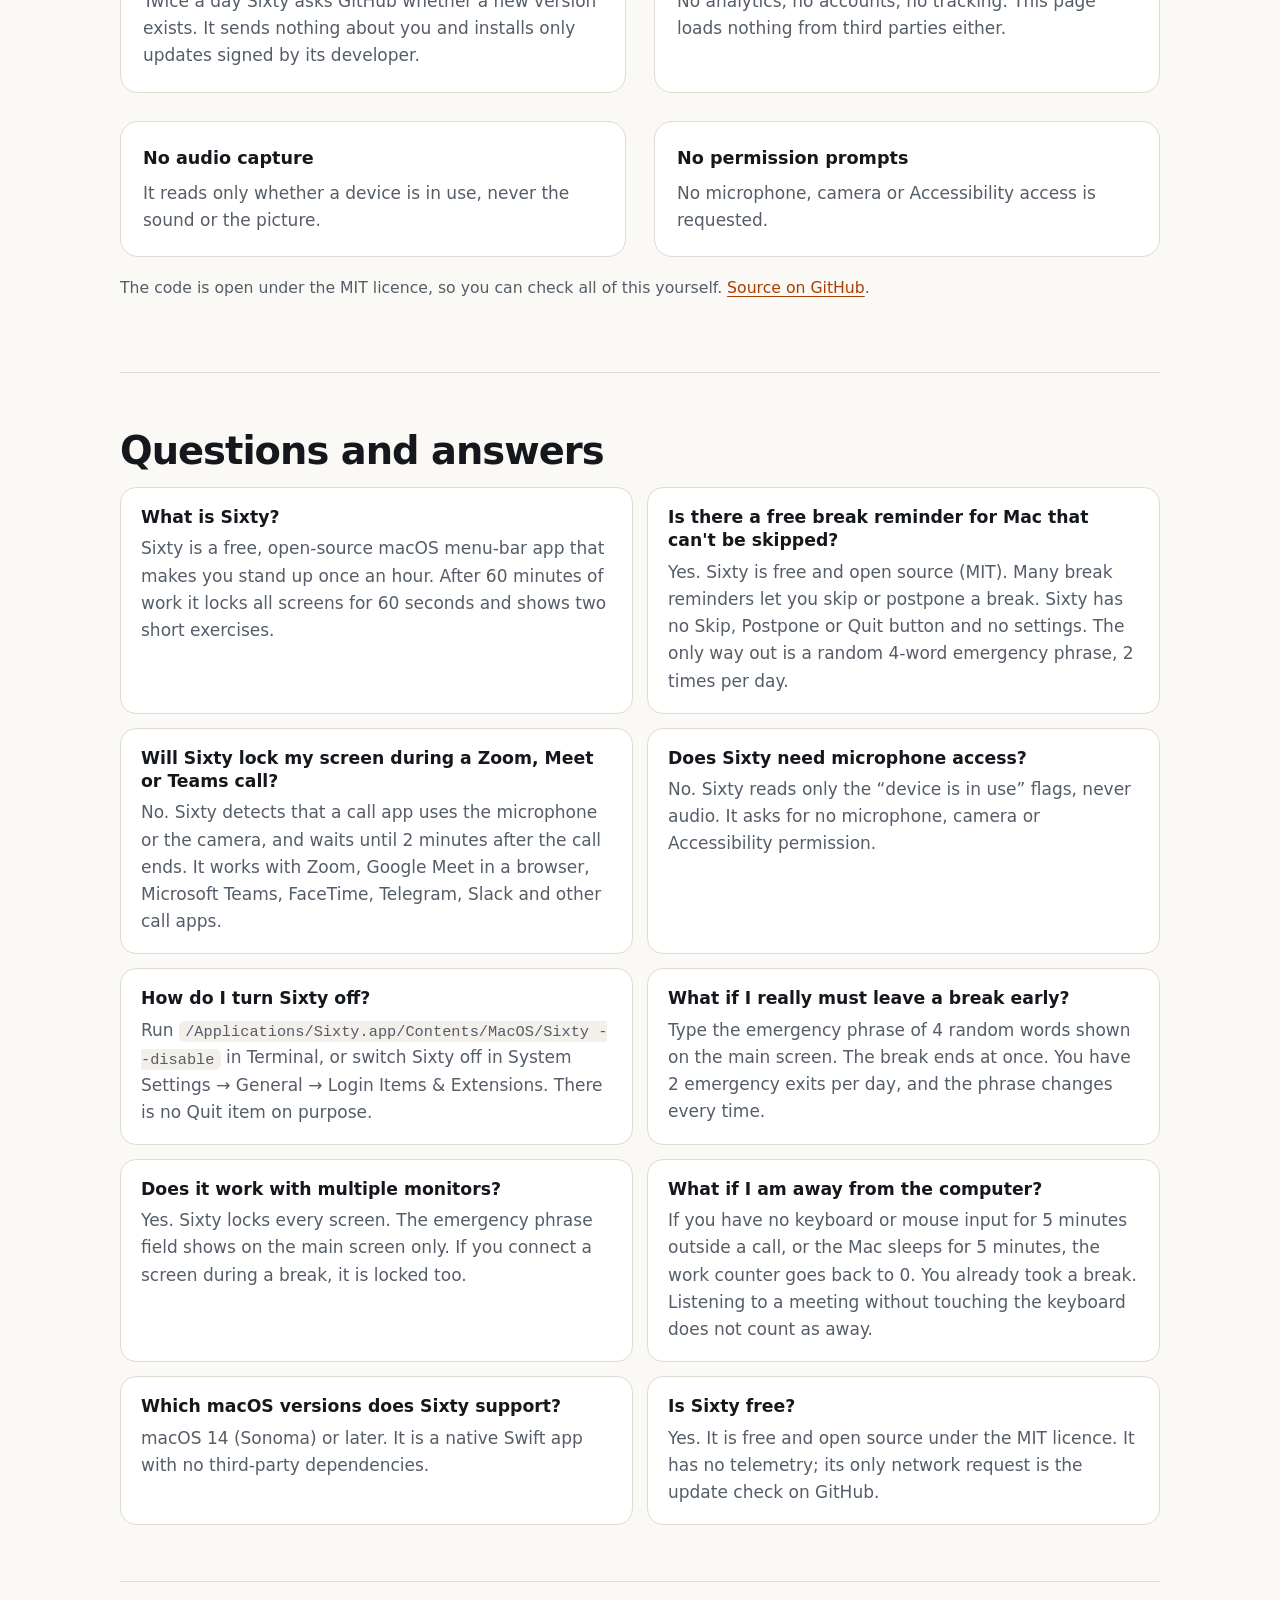
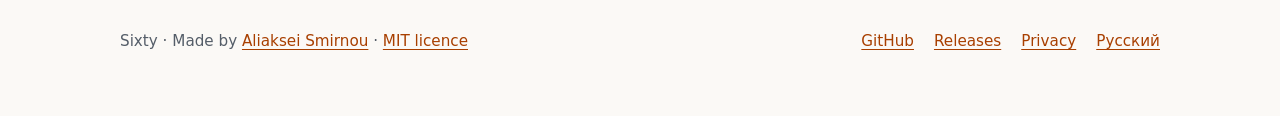
==== commit 0ba9fbb7: "docs: screenshots, demo video and GIF, App Store screenshots All rendered offscreen by the app itsel" ====
--- a/site/index.html
+++ b/site/index.html
@@ -168,14 +168,11 @@
     <ul class="facts"><li>Free</li><li>Open source (MIT)</li><li>macOS 14+</li><li>No permissions</li><li>No tracking</li></ul>
   </div>
   <figure class="mock">
-    <div class="lock" role="img" aria-label="Illustration of the Sixty lock screen: &quot;Time to move&quot;, the exercise &quot;8 slow squats&quot;, a countdown ring at 42 seconds and a dim emergency exit line.">
-      <div class="kicker" aria-hidden="true">Time to move</div>
-      <div class="ex" aria-hidden="true">8 slow squats</div>
-      <div class="how" aria-hidden="true">Stand with feet shoulder-width apart. Sit back, keep your heels on the floor.</div>
-      <div class="ring" aria-hidden="true"><svg viewBox="0 0 160 160"><circle class="tr" cx="80" cy="80" r="70"/><circle class="fg" cx="80" cy="80" r="70"/></svg><b data-ring-num>42</b></div>
-      <div class="emerg" aria-hidden="true">Emergency exit — 2 left today. Type: <code>river candle orbit maple</code></div>
-    </div>
-    <figcaption>The lock screen (illustration). The ring counts down from 60.</figcaption>
+    <video class="demo" width="1920" height="1200" autoplay muted loop playsinline preload="metadata" poster="assets/demo-poster.jpg" aria-label="Sixty in action: a countdown appears in the top-right corner, then every screen locks for two 30-second standing exercises, cat-cow and squats, and the desktop comes back.">
+      <source src="assets/demo.mp4" type="video/mp4">
+    </video>
+    <script>(function(v){if(matchMedia('(prefers-reduced-motion: reduce)').matches){v.removeAttribute('autoplay');v.pause();v.controls=true}})(document.currentScript.previousElementSibling)</script>
+    <figcaption>The warning, two exercises, back to work, sped up. A real break lasts 60 seconds.</figcaption>
   </figure>
 </div>
 
--- a/site/assets/style.css
+++ b/site/assets/style.css
@@ -64,6 +64,8 @@
 .ring b{position:absolute;inset:0;display:grid;place-items:center;font:800 9cqw/1 var(--font);font-variant-numeric:tabular-nums}
 .lock .emerg{font-size:2.15cqw;color:#8F9BA8;margin-top:.6cqw}
 .lock .emerg code{font-family:var(--mono);color:#B9C3CE}
+.mock video{display:block;width:100%;height:auto;aspect-ratio:16/10;border-radius:16px;background:#05080D;
+  box-shadow:0 0 0 1px #223040,0 30px 60px -24px rgba(0,0,0,.7),0 0 80px -30px rgba(255,138,61,.35)}
 .mock figcaption{font-size:.85rem;color:var(--muted);margin-top:10px;text-align:center}
 
 section{padding:56px 0;border-top:1px solid var(--line)}
@@ -76,6 +78,7 @@
 .steps p{margin:0;color:var(--muted);font-size:.98rem}
 .note{margin-top:18px;color:var(--muted);font-size:.98rem}
 .two{display:grid;gap:28px}
+.two>*,.faq>*,.steps>*{min-width:0} /* a long command scrolls inside its card, not the page */
 .card{background:var(--card);border:1px solid var(--line);border-radius:18px;padding:22px}
 .card h3{margin:0 0 8px;font-size:1.1rem}
 .card p{margin:0 0 10px;color:var(--muted)}
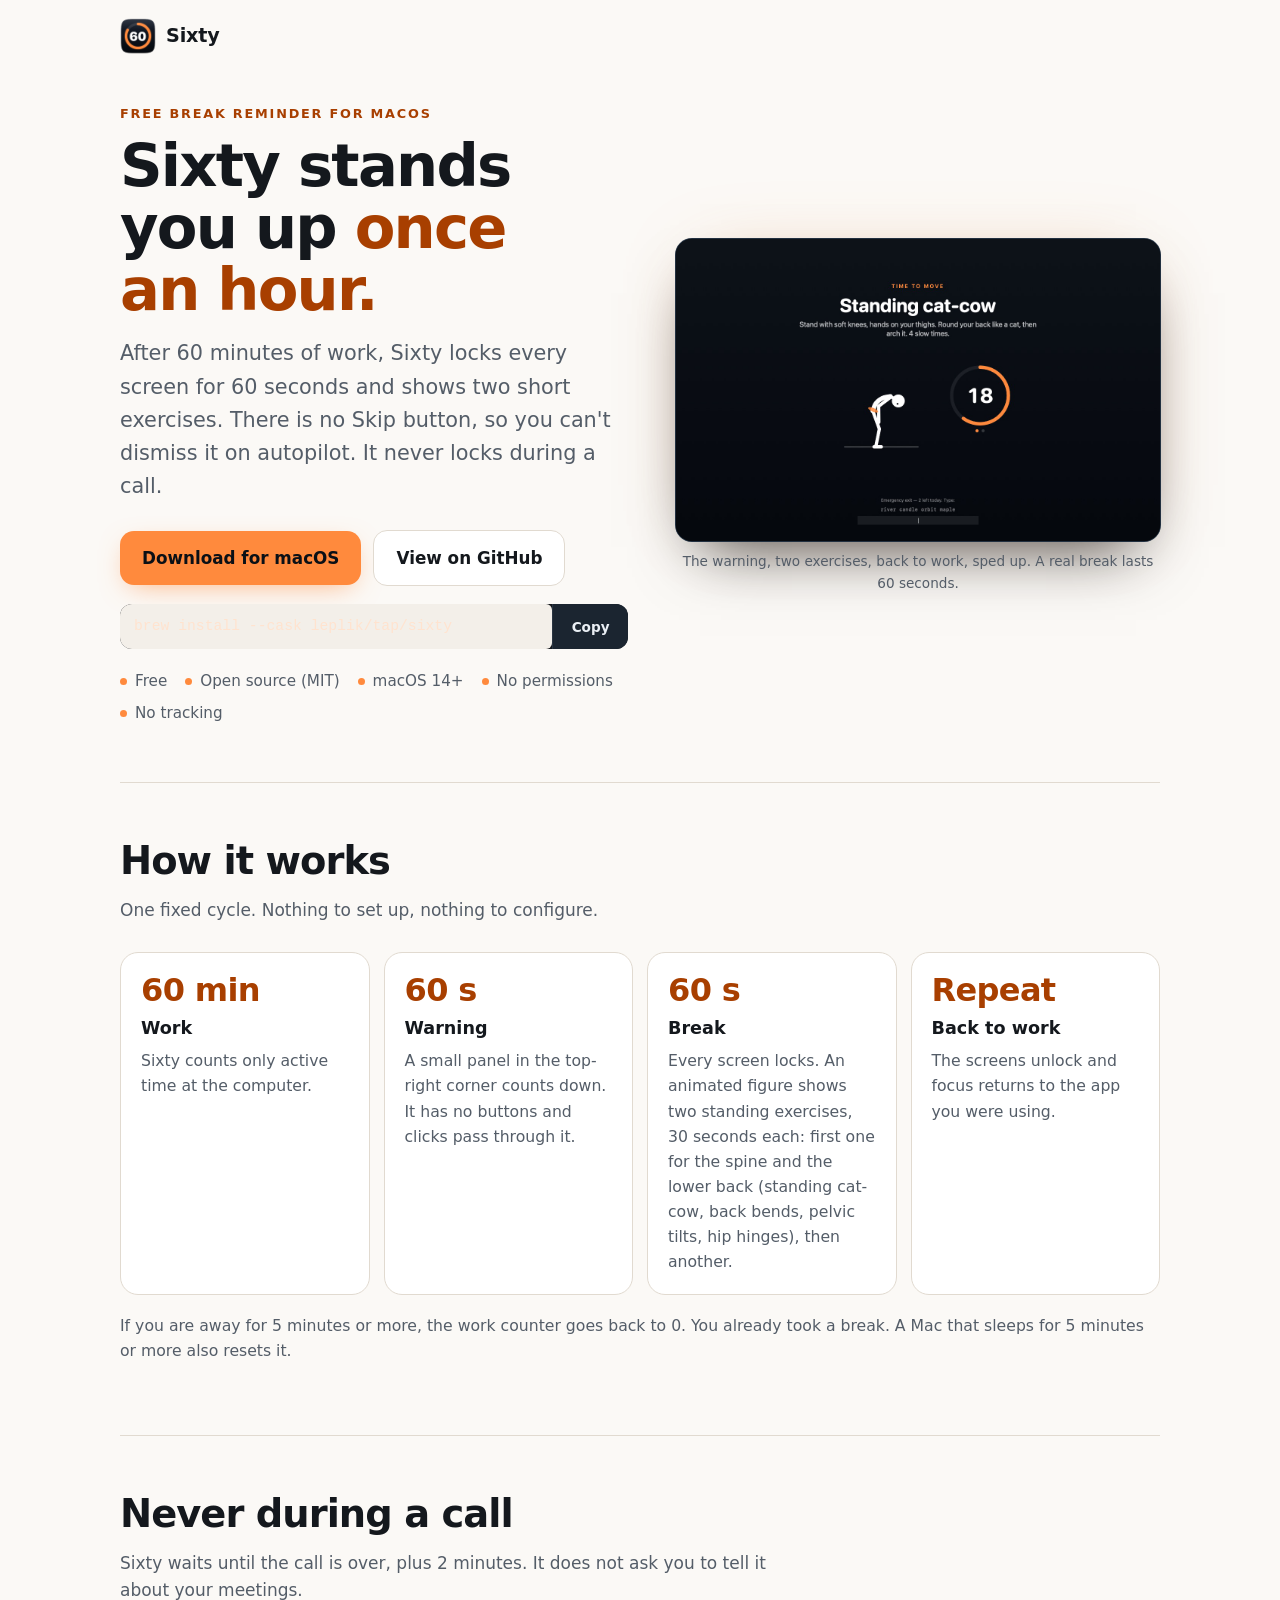
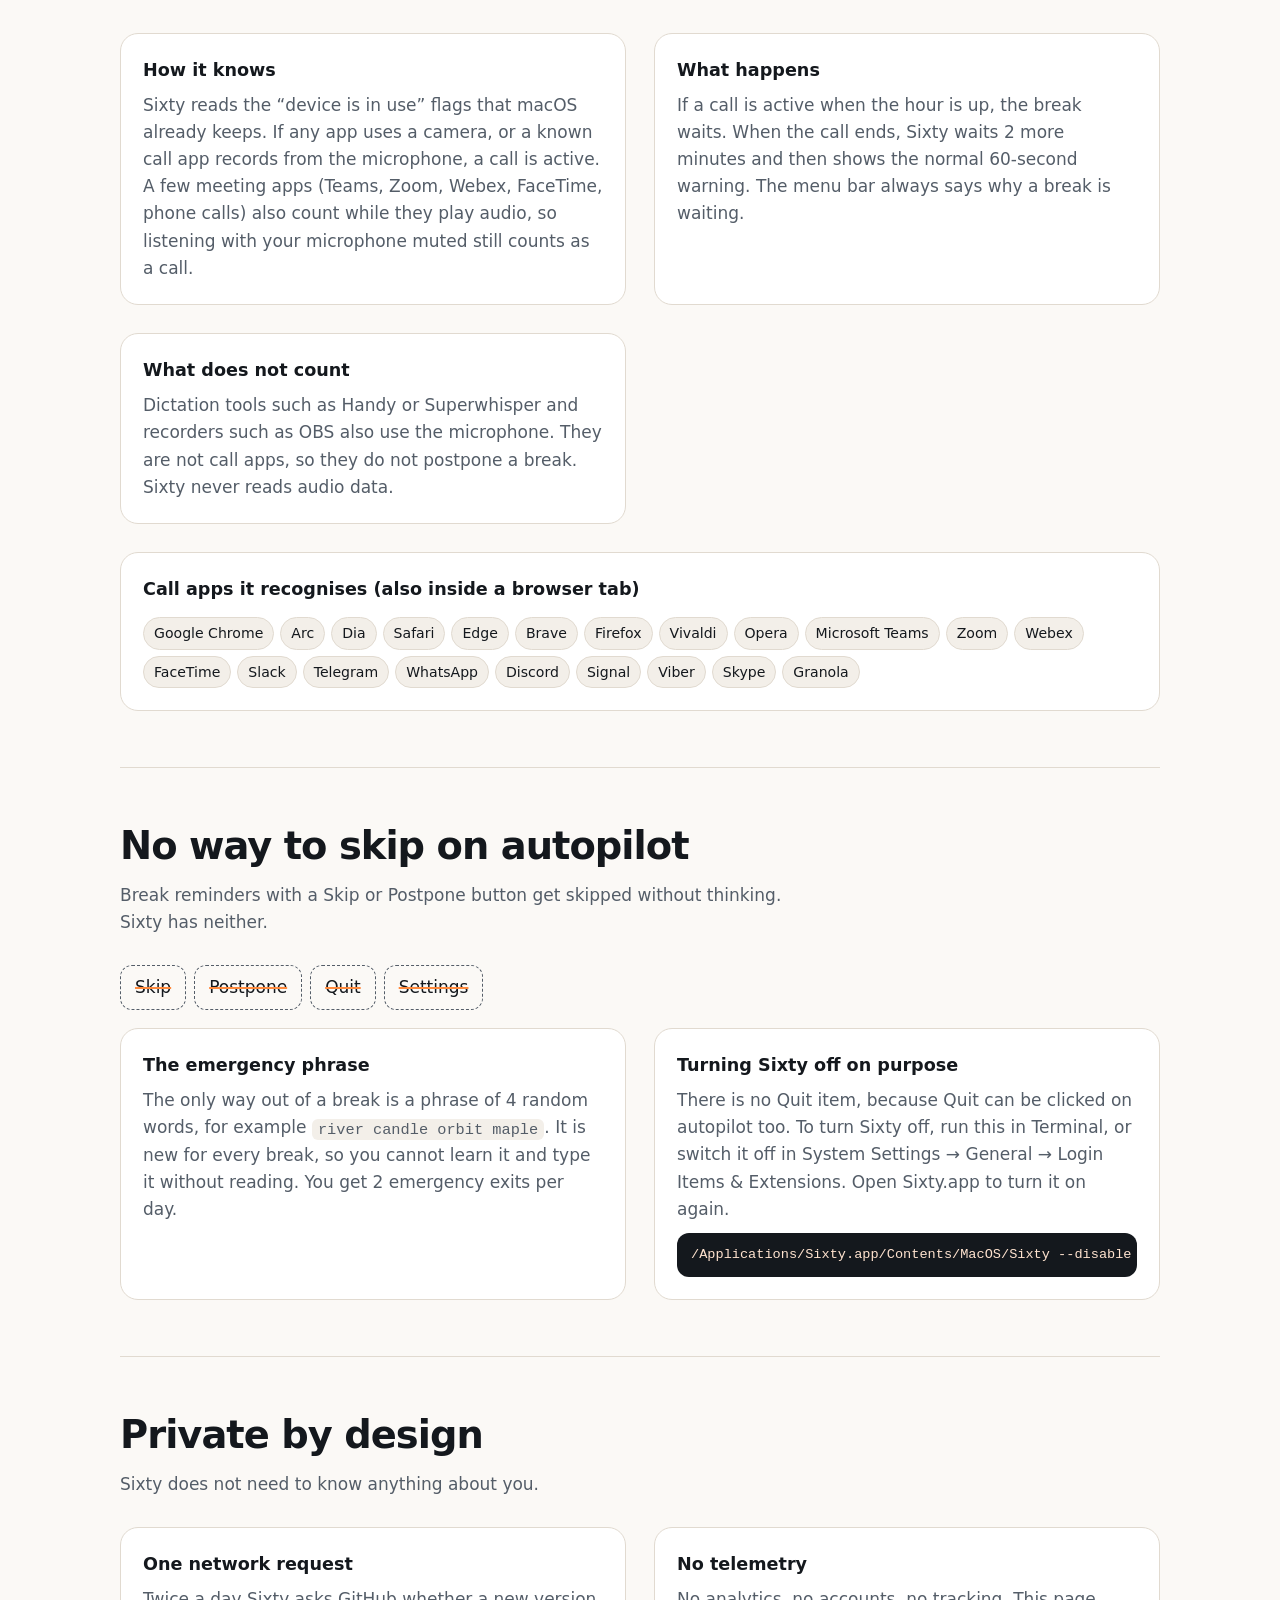
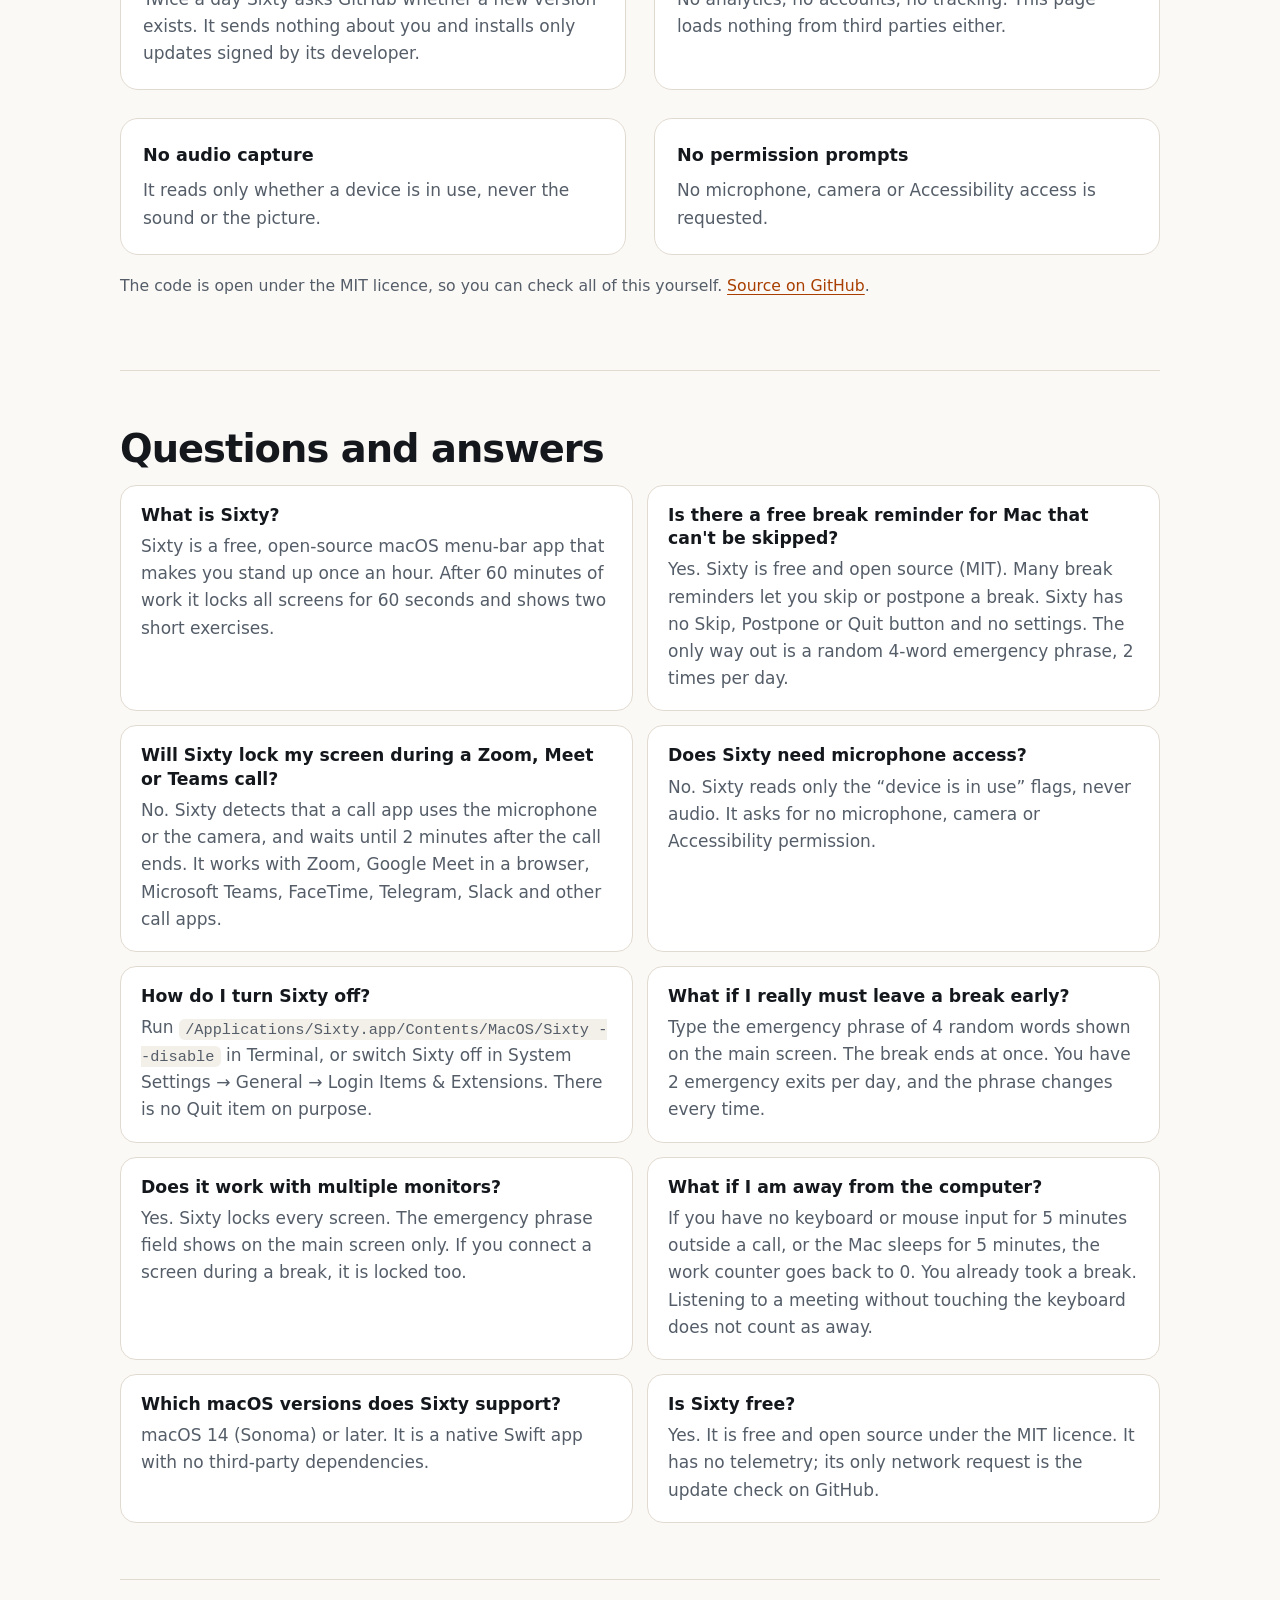
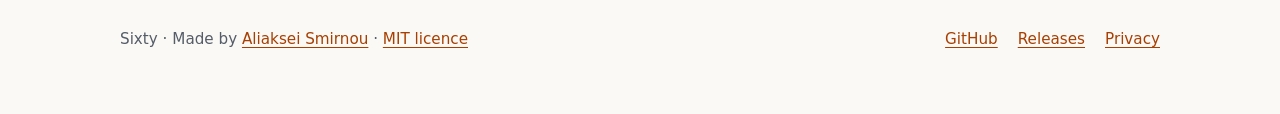
==== commit be1623fb: "fix: English only — app, website, media and store screenshots The interface, the website, the demo v" ====
--- a/site/index.html
+++ b/site/index.html
@@ -6,9 +6,6 @@
 <title>Sixty — macOS break reminder you can't skip</title>
 <meta name="description" content="Sixty is a free macOS stand-up reminder: every hour it locks all screens for 60 seconds with a stretch. No Skip button. Never interrupts a call.">
 <link rel="canonical" href="https://leplik.github.io/sixty/">
-<link rel="alternate" hreflang="en" href="https://leplik.github.io/sixty/">
-<link rel="alternate" hreflang="ru" href="https://leplik.github.io/sixty/ru/">
-<link rel="alternate" hreflang="x-default" href="https://leplik.github.io/sixty/">
 <meta name="theme-color" content="#0B1016">
 <meta name="color-scheme" content="dark light">
 <link rel="icon" href="assets/favicon.svg" type="image/svg+xml">
@@ -24,7 +21,6 @@
 <meta property="og:image:height" content="630">
 <meta property="og:image:alt" content="Sixty app icon: an orange countdown ring around the number 60">
 <meta property="og:locale" content="en_US">
-<meta property="og:locale:alternate" content="ru_RU">
 <meta name="twitter:card" content="summary_large_image">
 <meta name="twitter:title" content="Sixty — macOS break reminder you can&#x27;t skip">
 <meta name="twitter:description" content="Sixty is a free macOS stand-up reminder: every hour it locks all screens for 60 seconds with a stretch. No Skip button. Never interrupts a call.">
@@ -152,7 +148,7 @@
 <div class="wrap">
 <header class="top">
   <a class="brand" href="./" aria-label="Sixty"><img src="assets/apple-touch-icon.png" width="36" height="36" alt="">Sixty</a>
-  <nav class="lang" aria-label="Language"><span aria-current="true" lang="en">EN</span><a href="ru/" hreflang="ru" lang="ru">RU</a></nav>
+  
 </header>
 <main id="main">
 <div class="hero">
@@ -216,7 +212,6 @@
       <li><a href="https://github.com/leplik/sixty">GitHub</a></li>
       <li><a href="https://github.com/leplik/sixty/releases/latest">Releases</a></li>
       <li><a href="privacy.html">Privacy</a></li>
-      <li><a href="ru/" hreflang="ru" lang="ru">Русский</a></li>
     </ul>
   </div>
 </footer>
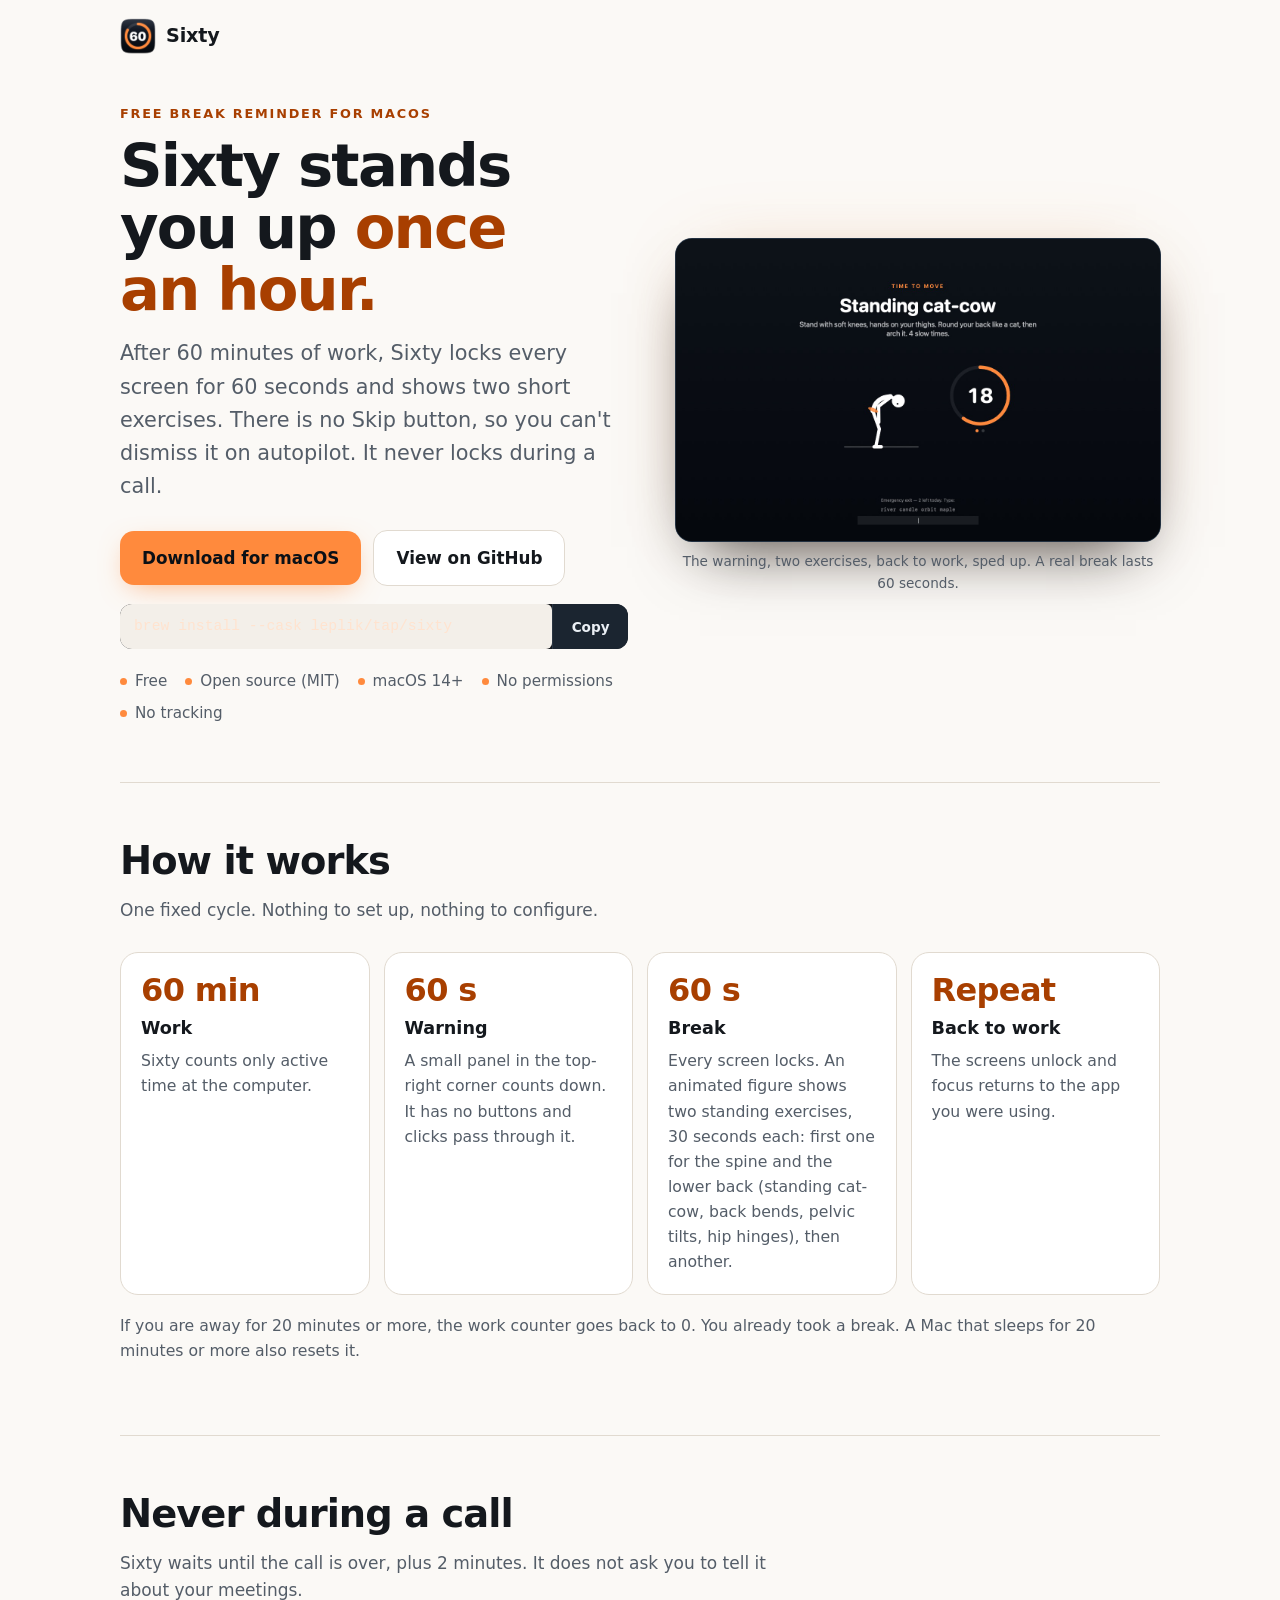
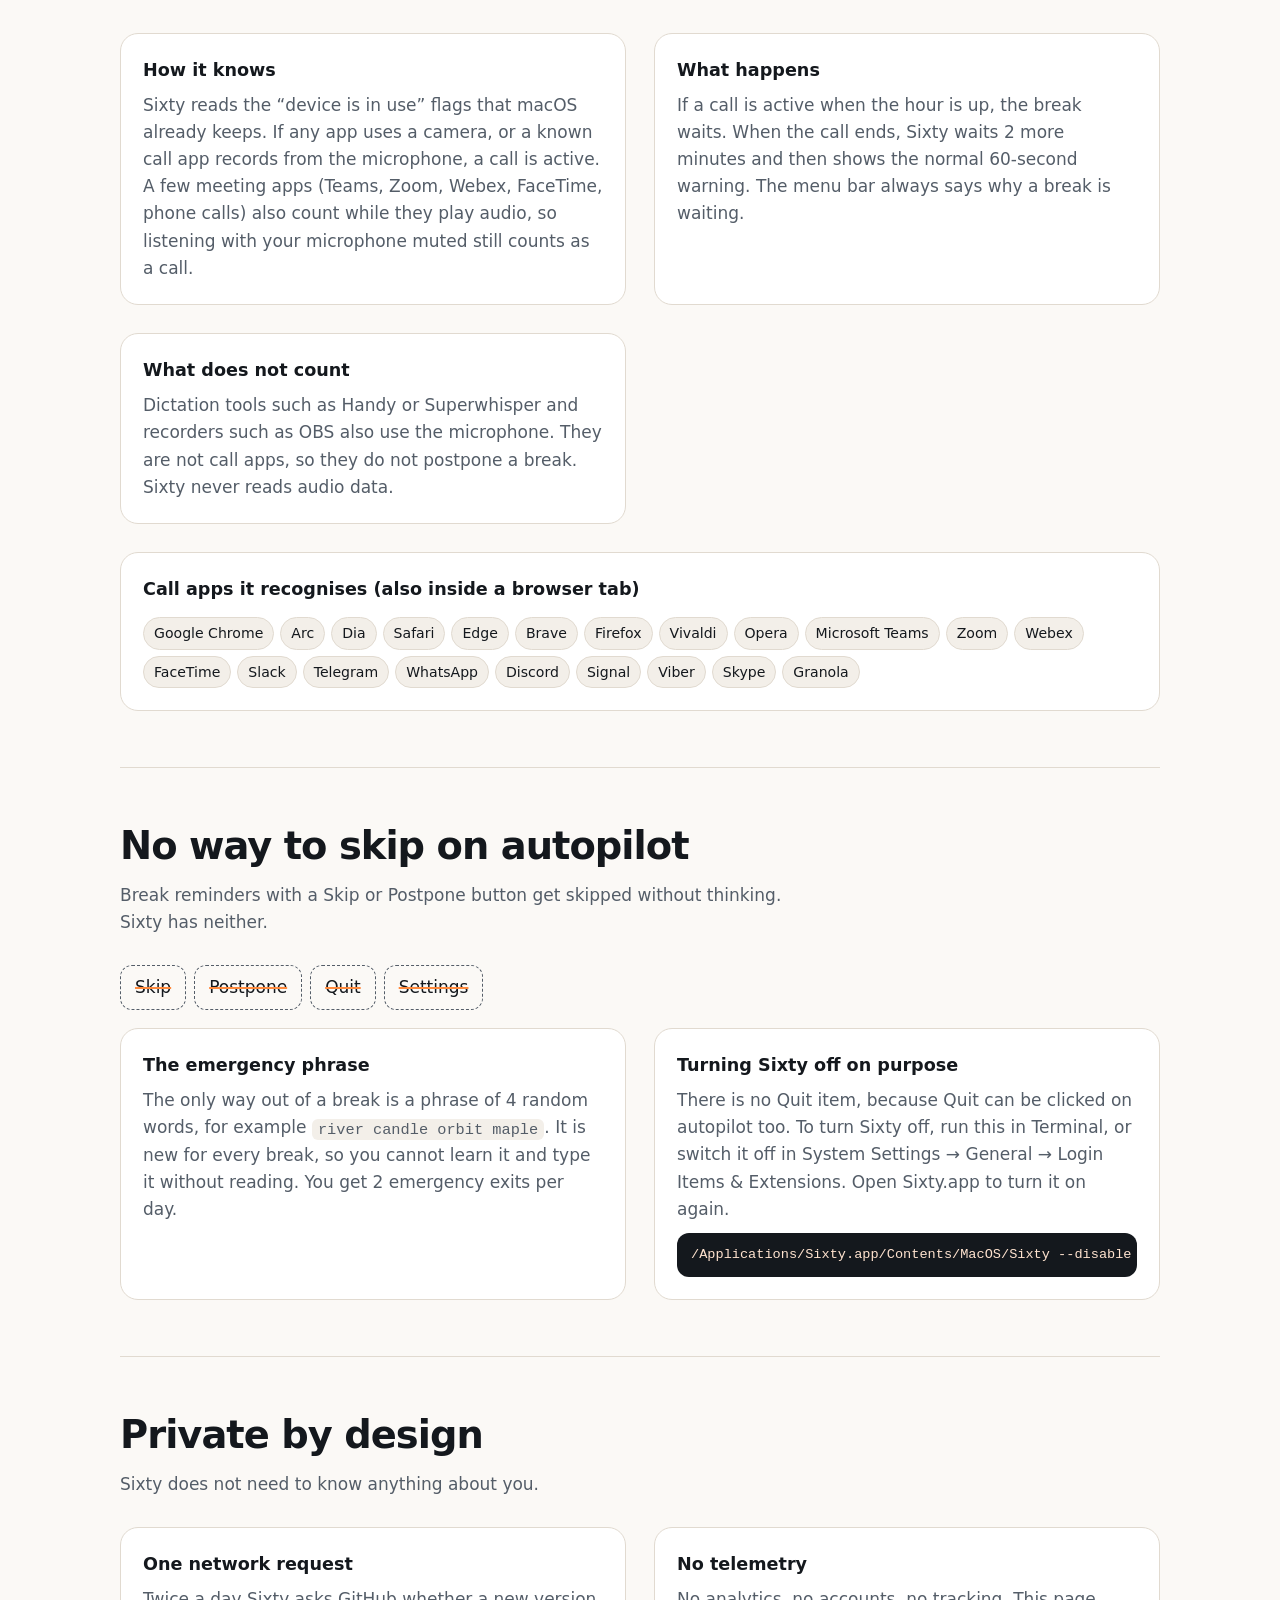
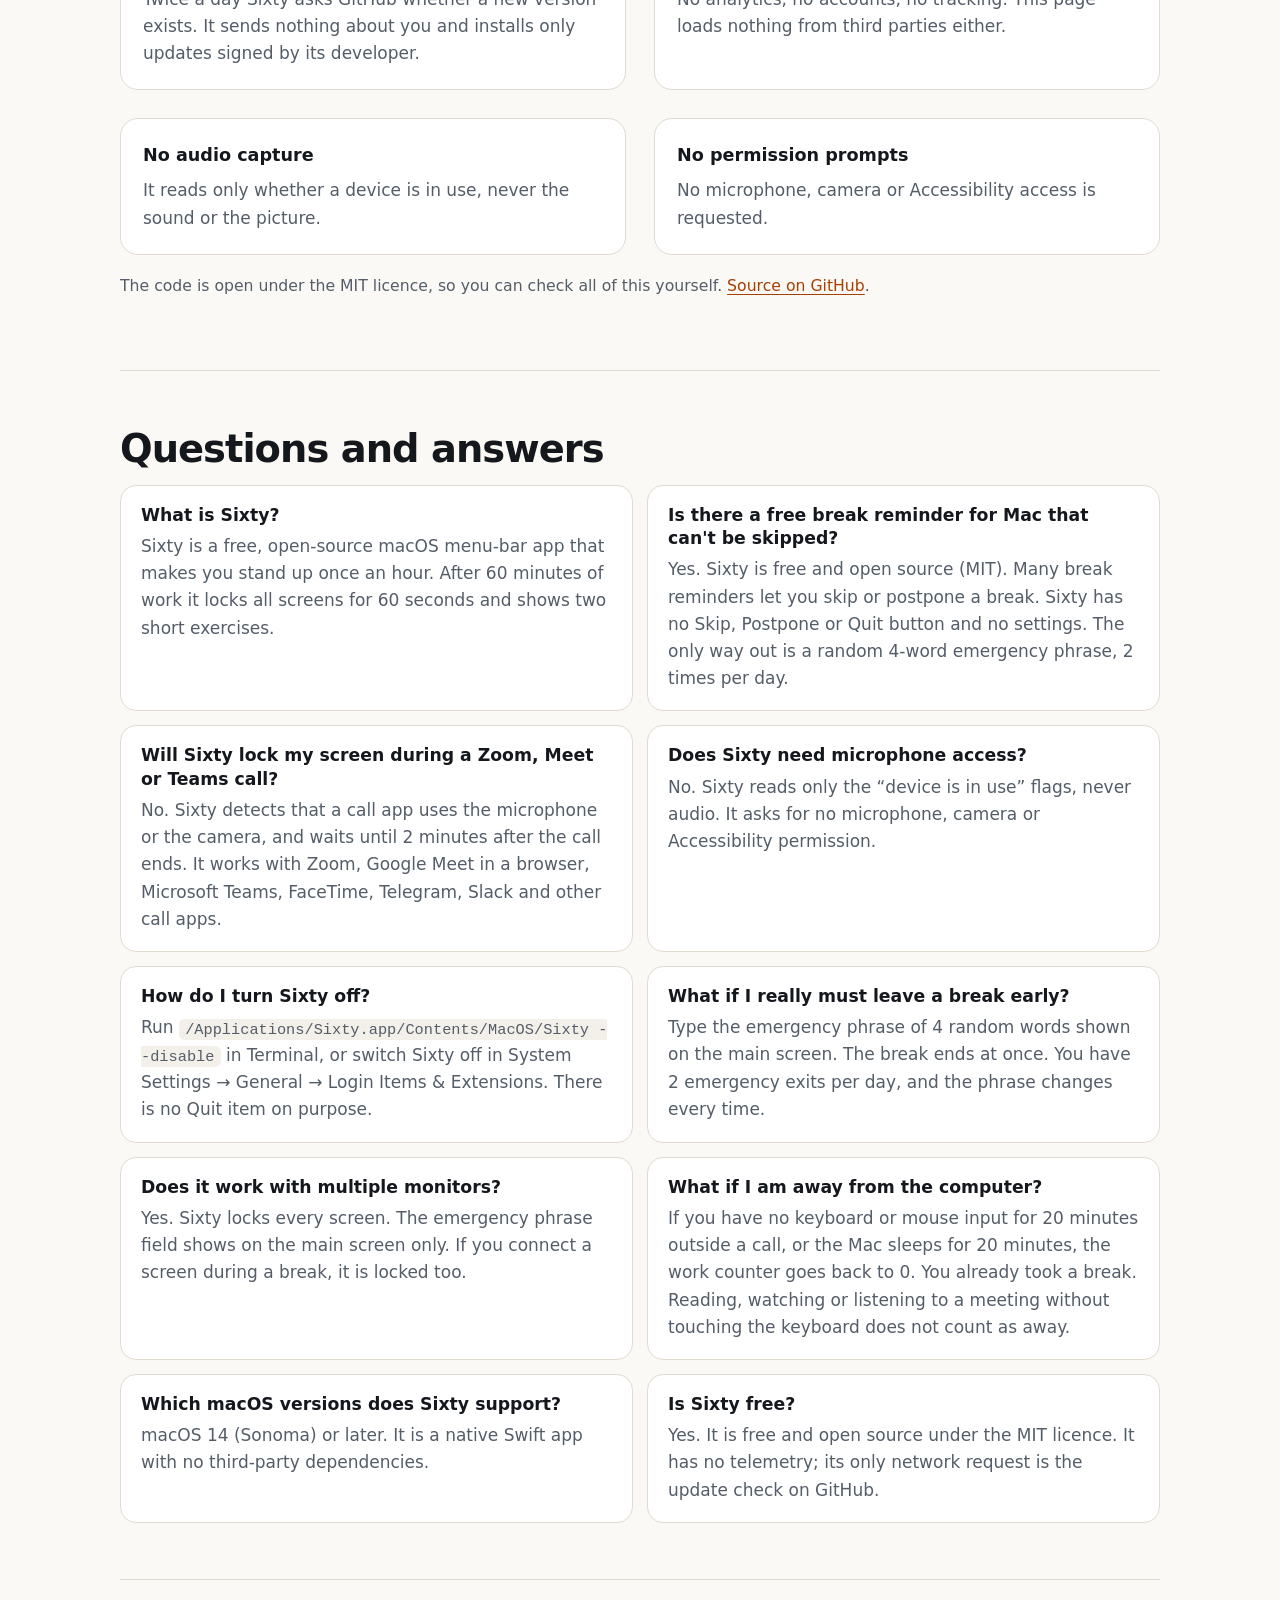
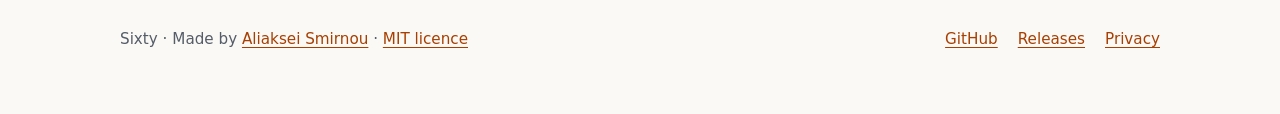
==== commit b0bf2ca2: "fix: reset the hour only after 20 minutes away, and log why breaks happen or not - Away threshold 5 " ====
--- a/site/index.html
+++ b/site/index.html
@@ -120,7 +120,7 @@
       "name": "What if I am away from the computer?",
       "acceptedAnswer": {
         "@type": "Answer",
-        "text": "If you have no keyboard or mouse input for 5 minutes outside a call, or the Mac sleeps for 5 minutes, the work counter goes back to 0. You already took a break. Listening to a meeting without touching the keyboard does not count as away."
+        "text": "If you have no keyboard or mouse input for 20 minutes outside a call, or the Mac sleeps for 20 minutes, the work counter goes back to 0. You already took a break. Reading, watching or listening to a meeting without touching the keyboard does not count as away."
       }
     },
     {
@@ -176,7 +176,7 @@
   <h2 id="how-h">How it works</h2>
   <p class="sub">One fixed cycle. Nothing to set up, nothing to configure.</p>
   <ol class="steps"><li><span class="big">60 min</span><h3>Work</h3><p>Sixty counts only active time at the computer.</p></li><li><span class="big">60 s</span><h3>Warning</h3><p>A small panel in the top-right corner counts down. It has no buttons and clicks pass through it.</p></li><li><span class="big">60 s</span><h3>Break</h3><p>Every screen locks. An animated figure shows two standing exercises, 30 seconds each: first one for the spine and the lower back (standing cat-cow, back bends, pelvic tilts, hip hinges), then another.</p></li><li><span class="big">Repeat</span><h3>Back to work</h3><p>The screens unlock and focus returns to the app you were using.</p></li></ol>
-  <p class="note">If you are away for 5 minutes or more, the work counter goes back to 0. You already took a break. A Mac that sleeps for 5 minutes or more also resets it.</p>
+  <p class="note">If you are away for 20 minutes or more, the work counter goes back to 0. You already took a break. A Mac that sleeps for 20 minutes or more also resets it.</p>
 </section>
 
 <section id="calls" aria-labelledby="calls-h">
@@ -202,7 +202,7 @@
 
 <section id="faq" aria-labelledby="faq-h">
   <h2 id="faq-h">Questions and answers</h2>
-  <div class="faq"><div><h3>What is Sixty?</h3><p>Sixty is a free, open-source macOS menu-bar app that makes you stand up once an hour. After 60 minutes of work it locks all screens for 60 seconds and shows two short exercises.</p></div><div><h3>Is there a free break reminder for Mac that can't be skipped?</h3><p>Yes. Sixty is free and open source (MIT). Many break reminders let you skip or postpone a break. Sixty has no Skip, Postpone or Quit button and no settings. The only way out is a random 4-word emergency phrase, 2 times per day.</p></div><div><h3>Will Sixty lock my screen during a Zoom, Meet or Teams call?</h3><p>No. Sixty detects that a call app uses the microphone or the camera, and waits until 2 minutes after the call ends. It works with Zoom, Google Meet in a browser, Microsoft Teams, FaceTime, Telegram, Slack and other call apps.</p></div><div><h3>Does Sixty need microphone access?</h3><p>No. Sixty reads only the “device is in use” flags, never audio. It asks for no microphone, camera or Accessibility permission.</p></div><div><h3>How do I turn Sixty off?</h3><p>Run <code>/Applications/Sixty.app/Contents/MacOS/Sixty --disable</code> in Terminal, or switch Sixty off in System Settings → General → Login Items &amp; Extensions. There is no Quit item on purpose.</p></div><div><h3>What if I really must leave a break early?</h3><p>Type the emergency phrase of 4 random words shown on the main screen. The break ends at once. You have 2 emergency exits per day, and the phrase changes every time.</p></div><div><h3>Does it work with multiple monitors?</h3><p>Yes. Sixty locks every screen. The emergency phrase field shows on the main screen only. If you connect a screen during a break, it is locked too.</p></div><div><h3>What if I am away from the computer?</h3><p>If you have no keyboard or mouse input for 5 minutes outside a call, or the Mac sleeps for 5 minutes, the work counter goes back to 0. You already took a break. Listening to a meeting without touching the keyboard does not count as away.</p></div><div><h3>Which macOS versions does Sixty support?</h3><p>macOS 14 (Sonoma) or later. It is a native Swift app with no third-party dependencies.</p></div><div><h3>Is Sixty free?</h3><p>Yes. It is free and open source under the MIT licence. It has no telemetry; its only network request is the update check on GitHub.</p></div></div>
+  <div class="faq"><div><h3>What is Sixty?</h3><p>Sixty is a free, open-source macOS menu-bar app that makes you stand up once an hour. After 60 minutes of work it locks all screens for 60 seconds and shows two short exercises.</p></div><div><h3>Is there a free break reminder for Mac that can't be skipped?</h3><p>Yes. Sixty is free and open source (MIT). Many break reminders let you skip or postpone a break. Sixty has no Skip, Postpone or Quit button and no settings. The only way out is a random 4-word emergency phrase, 2 times per day.</p></div><div><h3>Will Sixty lock my screen during a Zoom, Meet or Teams call?</h3><p>No. Sixty detects that a call app uses the microphone or the camera, and waits until 2 minutes after the call ends. It works with Zoom, Google Meet in a browser, Microsoft Teams, FaceTime, Telegram, Slack and other call apps.</p></div><div><h3>Does Sixty need microphone access?</h3><p>No. Sixty reads only the “device is in use” flags, never audio. It asks for no microphone, camera or Accessibility permission.</p></div><div><h3>How do I turn Sixty off?</h3><p>Run <code>/Applications/Sixty.app/Contents/MacOS/Sixty --disable</code> in Terminal, or switch Sixty off in System Settings → General → Login Items &amp; Extensions. There is no Quit item on purpose.</p></div><div><h3>What if I really must leave a break early?</h3><p>Type the emergency phrase of 4 random words shown on the main screen. The break ends at once. You have 2 emergency exits per day, and the phrase changes every time.</p></div><div><h3>Does it work with multiple monitors?</h3><p>Yes. Sixty locks every screen. The emergency phrase field shows on the main screen only. If you connect a screen during a break, it is locked too.</p></div><div><h3>What if I am away from the computer?</h3><p>If you have no keyboard or mouse input for 20 minutes outside a call, or the Mac sleeps for 20 minutes, the work counter goes back to 0. You already took a break. Reading, watching or listening to a meeting without touching the keyboard does not count as away.</p></div><div><h3>Which macOS versions does Sixty support?</h3><p>macOS 14 (Sonoma) or later. It is a native Swift app with no third-party dependencies.</p></div><div><h3>Is Sixty free?</h3><p>Yes. It is free and open source under the MIT licence. It has no telemetry; its only network request is the update check on GitHub.</p></div></div>
 </section>
 </main>
 <footer>
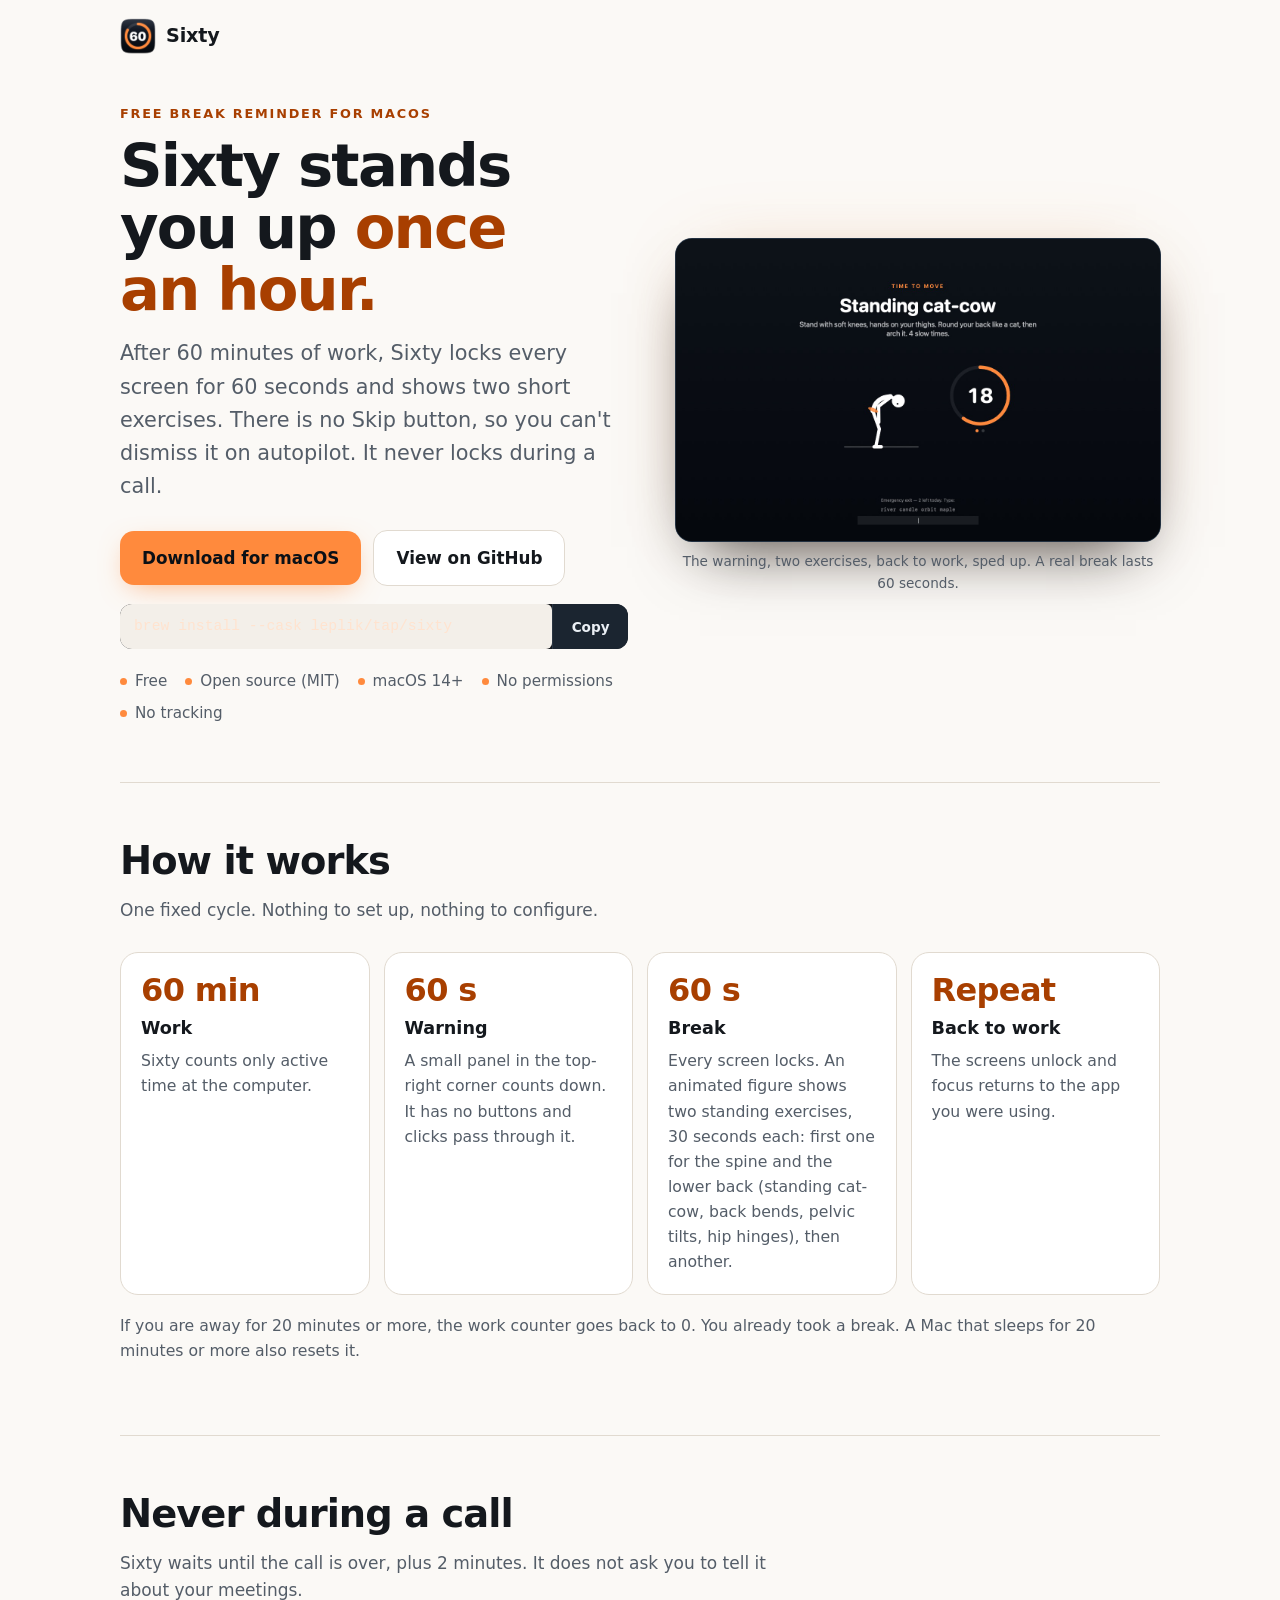
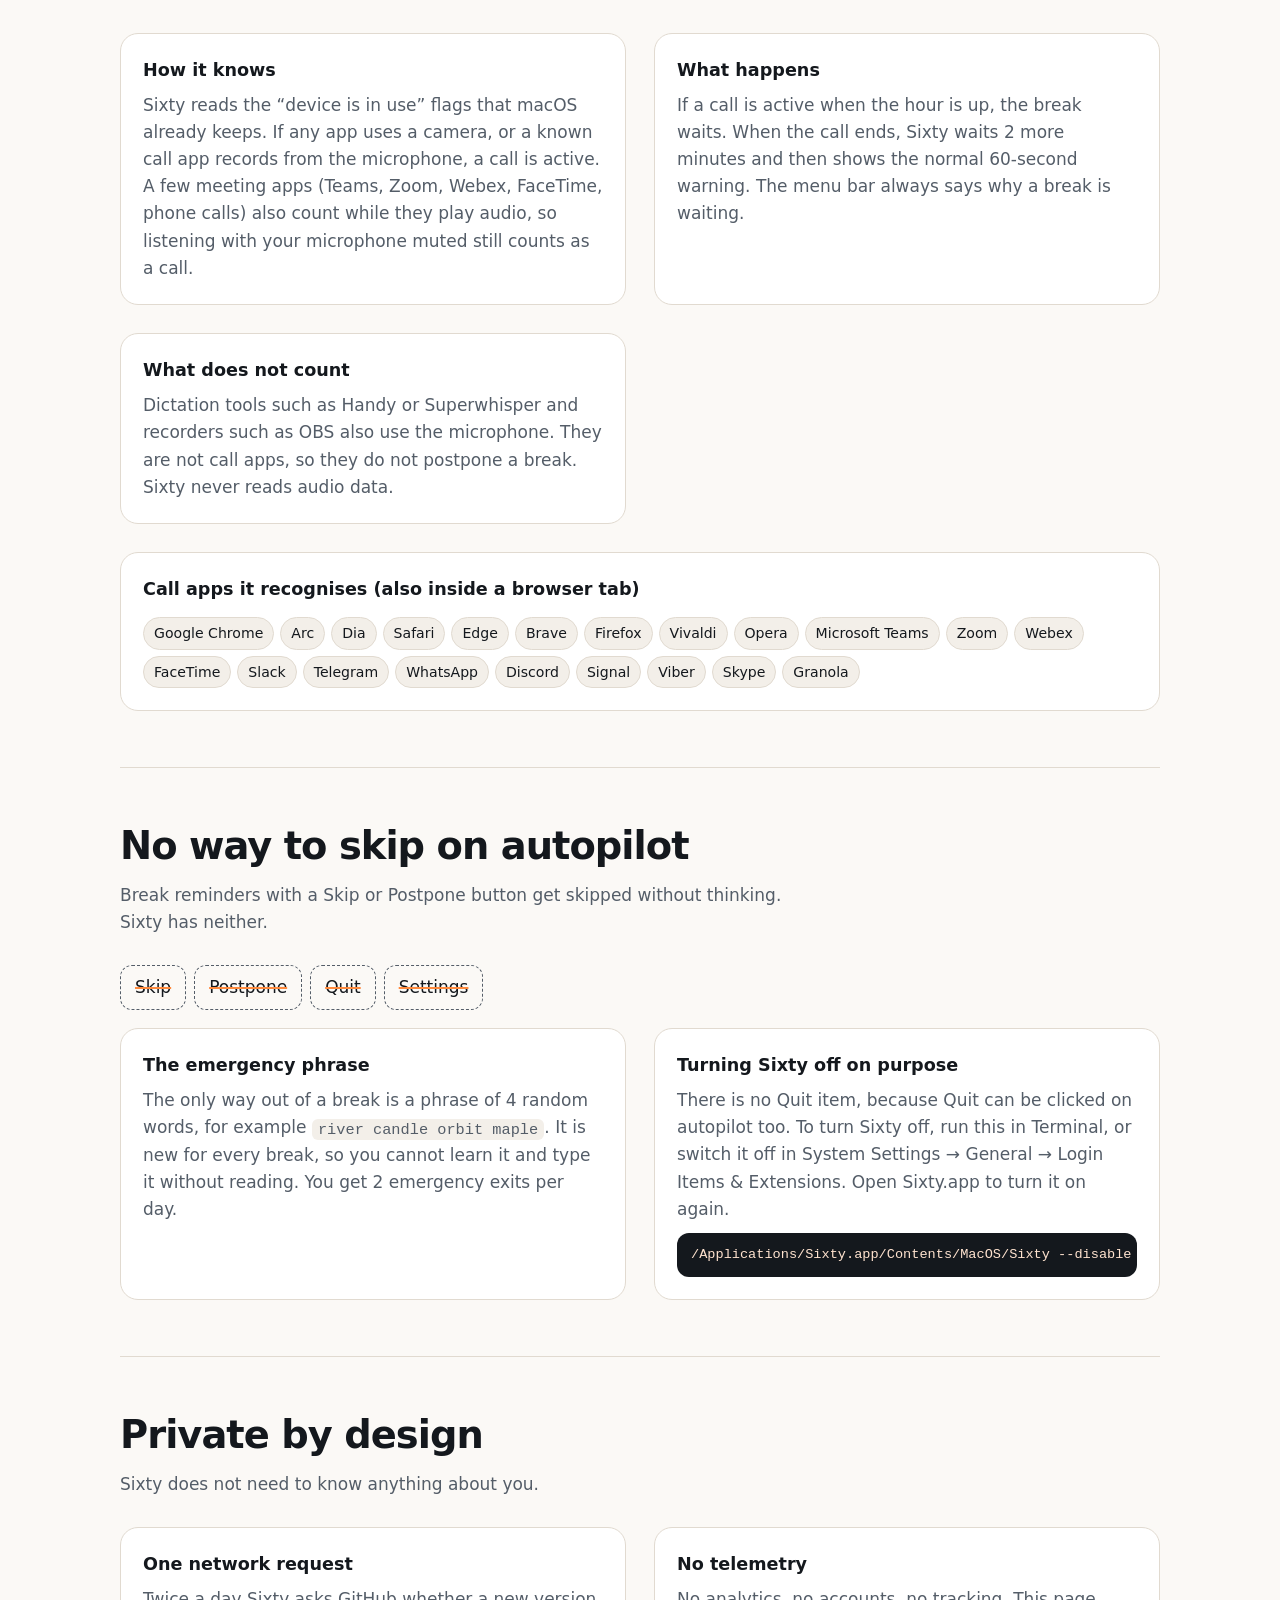
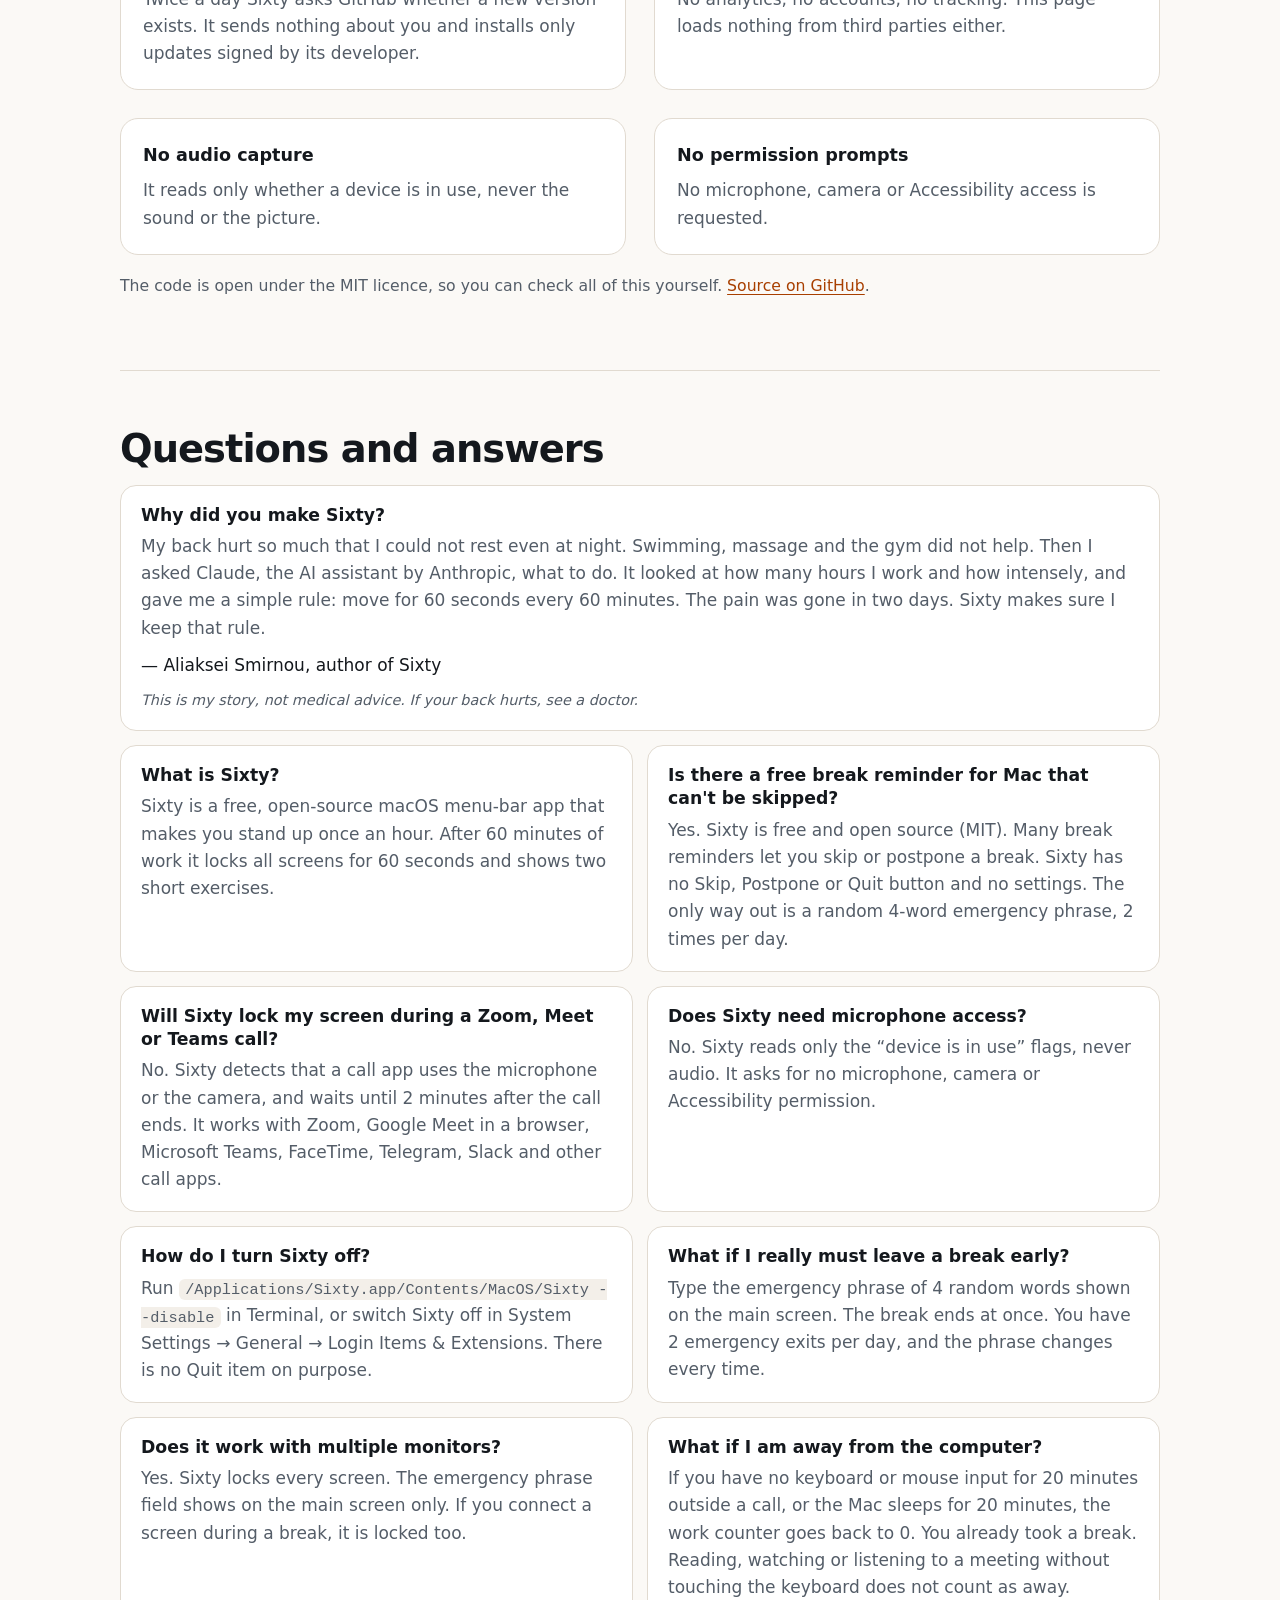
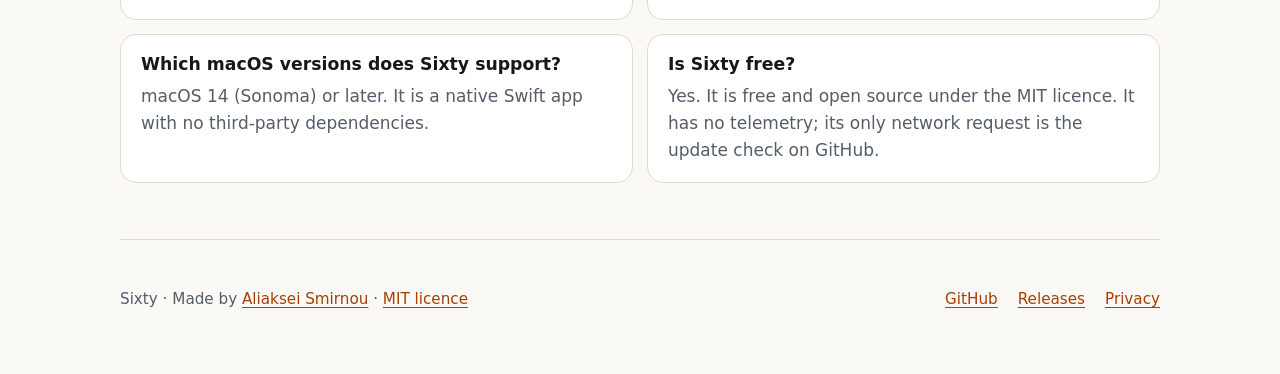
==== commit 843e4555: "docs(site): FAQ tells why Sixty exists The author's back pain, the 60-seconds-every-60-minutes rule," ====
--- a/site/index.html
+++ b/site/index.html
@@ -61,6 +61,14 @@
   "mainEntity": [
     {
       "@type": "Question",
+      "name": "Why did you make Sixty?",
+      "acceptedAnswer": {
+        "@type": "Answer",
+        "text": "My back hurt so much that I could not rest even at night. Swimming, massage and the gym did not help. Then I asked Claude, the AI assistant by Anthropic, what to do. It looked at how many hours I work and how intensely, and gave me a simple rule: move for 60 seconds every 60 minutes. The pain was gone in two days. Sixty makes sure I keep that rule. — Aliaksei Smirnou, author of Sixty. This is my story, not medical advice. If your back hurts, see a doctor."
+      }
+    },
+    {
+      "@type": "Question",
       "name": "What is Sixty?",
       "acceptedAnswer": {
         "@type": "Answer",
@@ -202,7 +210,7 @@
 
 <section id="faq" aria-labelledby="faq-h">
   <h2 id="faq-h">Questions and answers</h2>
-  <div class="faq"><div><h3>What is Sixty?</h3><p>Sixty is a free, open-source macOS menu-bar app that makes you stand up once an hour. After 60 minutes of work it locks all screens for 60 seconds and shows two short exercises.</p></div><div><h3>Is there a free break reminder for Mac that can't be skipped?</h3><p>Yes. Sixty is free and open source (MIT). Many break reminders let you skip or postpone a break. Sixty has no Skip, Postpone or Quit button and no settings. The only way out is a random 4-word emergency phrase, 2 times per day.</p></div><div><h3>Will Sixty lock my screen during a Zoom, Meet or Teams call?</h3><p>No. Sixty detects that a call app uses the microphone or the camera, and waits until 2 minutes after the call ends. It works with Zoom, Google Meet in a browser, Microsoft Teams, FaceTime, Telegram, Slack and other call apps.</p></div><div><h3>Does Sixty need microphone access?</h3><p>No. Sixty reads only the “device is in use” flags, never audio. It asks for no microphone, camera or Accessibility permission.</p></div><div><h3>How do I turn Sixty off?</h3><p>Run <code>/Applications/Sixty.app/Contents/MacOS/Sixty --disable</code> in Terminal, or switch Sixty off in System Settings → General → Login Items &amp; Extensions. There is no Quit item on purpose.</p></div><div><h3>What if I really must leave a break early?</h3><p>Type the emergency phrase of 4 random words shown on the main screen. The break ends at once. You have 2 emergency exits per day, and the phrase changes every time.</p></div><div><h3>Does it work with multiple monitors?</h3><p>Yes. Sixty locks every screen. The emergency phrase field shows on the main screen only. If you connect a screen during a break, it is locked too.</p></div><div><h3>What if I am away from the computer?</h3><p>If you have no keyboard or mouse input for 20 minutes outside a call, or the Mac sleeps for 20 minutes, the work counter goes back to 0. You already took a break. Reading, watching or listening to a meeting without touching the keyboard does not count as away.</p></div><div><h3>Which macOS versions does Sixty support?</h3><p>macOS 14 (Sonoma) or later. It is a native Swift app with no third-party dependencies.</p></div><div><h3>Is Sixty free?</h3><p>Yes. It is free and open source under the MIT licence. It has no telemetry; its only network request is the update check on GitHub.</p></div></div>
+  <div class="faq"><div class="story"><h3>Why did you make Sixty?</h3><p>My back hurt so much that I could not rest even at night. Swimming, massage and the gym did not help. Then I asked Claude, the AI assistant by Anthropic, what to do. It looked at how many hours I work and how intensely, and gave me a simple rule: move for 60 seconds every 60 minutes. The pain was gone in two days. Sixty makes sure I keep that rule.</p><p class="sign">— Aliaksei Smirnou, author of Sixty</p><p class="note">This is my story, not medical advice. If your back hurts, see a doctor.</p></div><div><h3>What is Sixty?</h3><p>Sixty is a free, open-source macOS menu-bar app that makes you stand up once an hour. After 60 minutes of work it locks all screens for 60 seconds and shows two short exercises.</p></div><div><h3>Is there a free break reminder for Mac that can't be skipped?</h3><p>Yes. Sixty is free and open source (MIT). Many break reminders let you skip or postpone a break. Sixty has no Skip, Postpone or Quit button and no settings. The only way out is a random 4-word emergency phrase, 2 times per day.</p></div><div><h3>Will Sixty lock my screen during a Zoom, Meet or Teams call?</h3><p>No. Sixty detects that a call app uses the microphone or the camera, and waits until 2 minutes after the call ends. It works with Zoom, Google Meet in a browser, Microsoft Teams, FaceTime, Telegram, Slack and other call apps.</p></div><div><h3>Does Sixty need microphone access?</h3><p>No. Sixty reads only the “device is in use” flags, never audio. It asks for no microphone, camera or Accessibility permission.</p></div><div><h3>How do I turn Sixty off?</h3><p>Run <code>/Applications/Sixty.app/Contents/MacOS/Sixty --disable</code> in Terminal, or switch Sixty off in System Settings → General → Login Items &amp; Extensions. There is no Quit item on purpose.</p></div><div><h3>What if I really must leave a break early?</h3><p>Type the emergency phrase of 4 random words shown on the main screen. The break ends at once. You have 2 emergency exits per day, and the phrase changes every time.</p></div><div><h3>Does it work with multiple monitors?</h3><p>Yes. Sixty locks every screen. The emergency phrase field shows on the main screen only. If you connect a screen during a break, it is locked too.</p></div><div><h3>What if I am away from the computer?</h3><p>If you have no keyboard or mouse input for 20 minutes outside a call, or the Mac sleeps for 20 minutes, the work counter goes back to 0. You already took a break. Reading, watching or listening to a meeting without touching the keyboard does not count as away.</p></div><div><h3>Which macOS versions does Sixty support?</h3><p>macOS 14 (Sonoma) or later. It is a native Swift app with no third-party dependencies.</p></div><div><h3>Is Sixty free?</h3><p>Yes. It is free and open source under the MIT licence. It has no telemetry; its only network request is the update check on GitHub.</p></div></div>
 </section>
 </main>
 <footer>
--- a/site/assets/style.css
+++ b/site/assets/style.css
@@ -93,6 +93,10 @@
 .faq div{background:var(--card);border:1px solid var(--line);border-radius:16px;padding:18px 20px}
 .faq h3{margin:0 0 6px;font-size:1.08rem;line-height:1.35}
 .faq p{margin:0;color:var(--muted)}
+.faq .story{grid-column:1/-1}
+.faq p+p{margin-top:10px}
+.faq .sign{color:var(--text)}
+.faq .note{font-size:.9rem;font-style:italic}
 footer{border-top:1px solid var(--line);padding:32px 0 48px;color:var(--muted);font-size:.95rem}
 footer .row{display:flex;flex-wrap:wrap;gap:10px 22px;align-items:center;justify-content:space-between}
 footer ul{list-style:none;margin:0;padding:0;display:flex;flex-wrap:wrap;gap:8px 20px}
